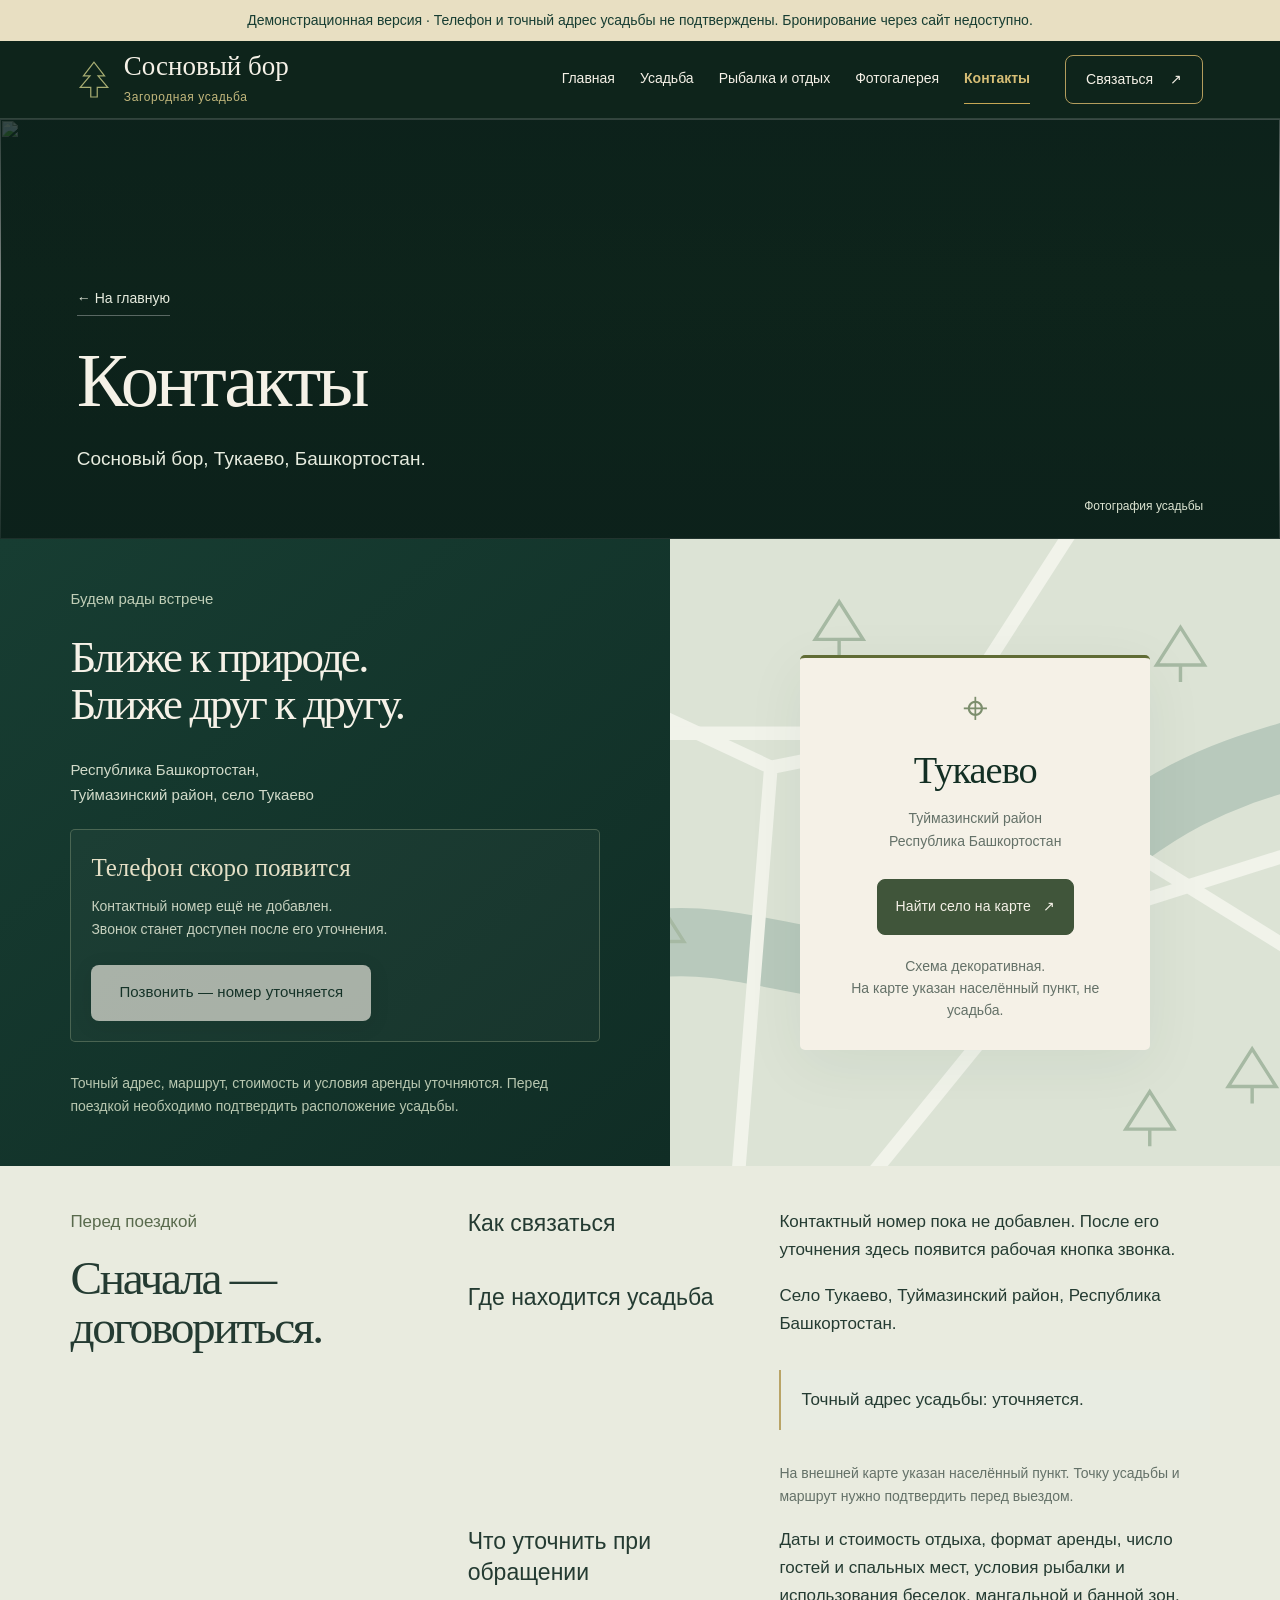
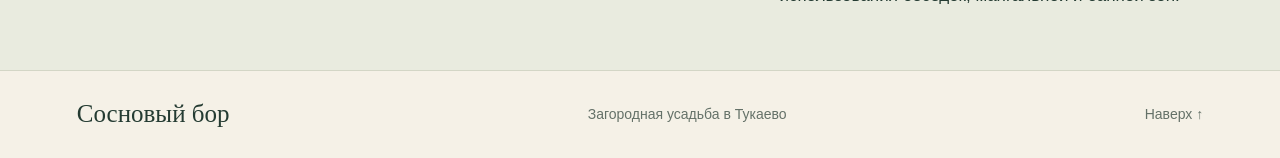
==== contacts.html @ 8719b982 "Add files via upload" ====
<!doctype html>
<html lang="ru"><head>
  <meta charset="utf-8"><meta name="viewport" content="width=device-width, initial-scale=1"><meta name="theme-color" content="#173d32">
  <title>Демонстрационная версия — Контакты и расположение | Сосновый бор</title><meta name="description" content="Усадьба «Сосновый бор» в селе Тукаево, Туймазинский район, Башкортостан. Расположение и информация для планирования поездки.">
  <meta property="og:title" content="Контакты и расположение | Сосновый бор"><meta property="og:description" content="Усадьба «Сосновый бор» в селе Тукаево, Туймазинский район, Башкортостан. Расположение и информация для планирования поездки."><meta property="og:type" content="website"><meta property="og:locale" content="ru_RU">
  <link rel="icon" type="image/svg+xml" href="assets/favicon.svg"><meta name="robots" content="noindex, nofollow"><link rel="stylesheet" href="styles.css">
  <script src="assets/photos.js" defer></script><script src="app.js" defer></script>
</head><body class="inner-page contacts-page" id="top">
<div class="demo-banner" role="note">Демонстрационная версия · Телефон и точный адрес усадьбы не подтверждены. Бронирование через сайт недоступно.</div>
  <a class="skip-link" href="#main">Перейти к содержимому</a>
  <header class="header">
    <a class="brand" href="index.html" aria-label="Сосновый бор — на главную"><svg class="pine" viewBox="0 0 42 48" fill="none" aria-hidden="true"><path d="M21 2 8 19h8L4 33h13v12h8V33h13L26 19h8L21 2Z" stroke="currentColor" stroke-width="1.5"/></svg><span>Сосновый бор<small>Загородная усадьба</small></span></a>
    <button class="menu-toggle" aria-expanded="false" aria-controls="navigation">Меню <span aria-hidden="true">☰</span></button>
    <nav id="navigation" aria-label="Основная навигация"><a href="index.html">Главная</a><a href="usadba.html">Усадьба</a><a href="otdyh.html">Рыбалка и отдых</a><a href="gallery.html">Фотогалерея</a><a href="contacts.html" aria-current="page">Контакты</a></nav>
    <a class="header-contact" href="contacts.html#contacts">Связаться <span aria-hidden="true">↗</span></a>
  </header>
  <main id="main"><section class="page-cover cover-contacts" aria-labelledby="page-title"><div class="cover-photo" aria-hidden="true"><img src="assets/images/veranda-960.webp" srcset="assets/images/veranda-480.webp 480w, assets/images/veranda-960.webp 960w" sizes="100vw" width="960" height="1280" alt="" fetchpriority="high"></div><div class="cover-copy"><a class="back-home" href="index.html">← На главную</a><h1 id="page-title">Контакты</h1><p>Сосновый бор, Тукаево, Башкортостан.</p></div><span class="cover-hint">Фотография усадьбы</span></section>
<section class="contacts" id="contacts" aria-labelledby="contacts-title"><div class="contact-copy"><p class="section-label">Будем рады встрече</p><h2 id="contacts-title">Ближе к природе.<br>Ближе друг к другу.</h2><address>Республика Башкортостан,<br>Туймазинский район, село Тукаево</address><div class="phone-placeholder"><span>Телефон скоро появится</span><p>Контактный номер ещё не добавлен.<br>Звонок станет доступен после его уточнения.</p><button class="button button-light" type="button" disabled>Позвонить — номер уточняется</button></div><p class="small contact-note">Точный адрес, маршрут, стоимость и условия аренды уточняются. Перед поездкой необходимо подтвердить расположение усадьбы.</p></div><div class="location-panel"><svg viewBox="0 0 500 400" aria-hidden="true"><path class="map-water" d="M-30 300C100 180 170 340 300 220S460 190 550 40"/><g class="map-road"><path d="M-20 80 130 150 230 130 520 310M130 150 110 400M230 130 320-10M230 130 310 240 500 180"/><path d="M30 0 70 130 230 130M180 400 310 240"/></g><g class="map-tree"><path d="m65 230-14 22h28ZM65 252v10M370 68l-14 22h28ZM370 90v10M412 315l-14 22h28ZM412 337v10M170 53l-14 22h28ZM170 75v10M352 340l-14 22h28ZM352 362v10"/></g></svg><div class="location-card"><span class="map-pin" aria-hidden="true">⌖</span><h3>Тукаево</h3><p>Туймазинский район<br>Республика Башкортостан</p><a class="button button-outline" href="https://yandex.ru/maps/?text=%D0%A2%D1%83%D0%BA%D0%B0%D0%B5%D0%B2%D0%BE%20%D0%A2%D1%83%D0%B9%D0%BC%D0%B0%D0%B7%D0%B8%D0%BD%D1%81%D0%BA%D0%B8%D0%B9%20%D1%80%D0%B0%D0%B9%D0%BE%D0%BD" target="_blank" rel="noopener noreferrer">Найти село на карте <span aria-hidden="true">↗</span></a><small>Схема декоративная.<br>На карте указан населённый пункт, не усадьба.</small></div></div></section>
<section class="contact-details section" aria-labelledby="trip-title"><div><p class="section-label">Перед поездкой</p><h2 id="trip-title">Сначала —<br>договориться.</h2></div><div><h3>Как связаться</h3><p>Контактный номер пока не добавлен. После его уточнения здесь появится рабочая кнопка звонка.</p><h3>Где находится усадьба</h3><p>Село Тукаево, Туймазинский район, Республика Башкортостан.</p><p class="address-placeholder">Точный адрес усадьбы: уточняется.</p><p class="small muted">На внешней карте указан населённый пункт. Точку усадьбы и маршрут нужно подтвердить перед выездом.</p><h3>Что уточнить при обращении</h3><p>Даты и стоимость отдыха, формат аренды, число гостей и спальных мест, условия рыбалки и использования беседок, мангальной и банной зон.</p></div></section></main>
  <footer class="footer"><a href="index.html" class="footer-name">Сосновый бор</a><p>Загородная усадьба в Тукаево</p><a href="#top">Наверх ↑</a></footer>
</body></html>
---- styles.css ----
:root{--pine:#173d32;--deep:#102d25;--milk:#f5f3ec;--white:#fffef9;--wood:#a78a61;--ink:#243b32;--muted:#647168;--line:#d6d9cd;--ease:cubic-bezier(.4,0,.2,1)}
*{box-sizing:border-box}html{scroll-behavior:smooth;scroll-padding-top:100px}body{margin:0;background:var(--milk);color:var(--ink);font-family:"Segoe UI",Arial,sans-serif;font-size:16px;line-height:1.65}body.modal-open{overflow:hidden}a{color:inherit;text-decoration:none}button{font:inherit;cursor:pointer}button:disabled{cursor:not-allowed;opacity:.65}img{display:block;max-width:100%;object-fit:cover}figure,p,h1,h2,h3{margin:0}figure{min-width:0}h1,h2,h3,.footer-name{font-family:Georgia,"Times New Roman",serif;font-weight:400;line-height:1.05}h2{font-size:clamp(40px,4.7vw,72px);letter-spacing:-2.3px}h3{font-size:clamp(30px,3vw,46px);letter-spacing:-1px}p{max-width:65ch}p+p{margin-top:20px}button,a{-webkit-tap-highlight-color:transparent}button:focus-visible,a:focus-visible{outline:3px solid var(--wood);outline-offset:6px}::selection{background:#d6c6a7;color:var(--deep)}[hidden]{display:none!important}.skip-link{position:fixed;top:-100px;left:15px;background:var(--white);padding:12px;z-index:100}.skip-link:focus{top:12px}.section{padding:110px max(6vw,24px)}.section-label{font-size:14px;margin-bottom:28px;color:var(--muted)}.small{font-size:13px;line-height:1.65}.muted{color:var(--muted)}figcaption{font-size:12px;color:var(--muted);margin-top:12px}.button{display:inline-flex;align-items:center;justify-content:center;gap:28px;min-height:54px;padding:13px 25px;border:1px solid transparent;font-size:14px;font-weight:500;transition:background .25s var(--ease),color .25s var(--ease)}.button-light{background:var(--milk);color:var(--pine)}.button-light:hover:not(:disabled){background:#dcdacb}.button-outline{border-color:#9fa89a;color:var(--pine);background:transparent}.button-outline:hover{background:var(--pine);color:var(--milk)}.text-link{display:inline-flex;gap:28px;border-bottom:1px solid #8c9b88;padding:10px 0;font-size:14px}.header{height:100px;padding:0 4vw;display:flex;align-items:center;gap:35px;background:var(--milk);position:relative;z-index:5}.brand{display:flex;align-items:center;gap:13px;white-space:nowrap;line-height:1.15;font-family:Georgia,serif;font-size:24px}.pine{width:34px;height:44px}.brand small{display:block;font:11px/1.7 "Segoe UI",sans-serif;letter-spacing:.6px;margin-top:5px;color:var(--muted)}nav{display:flex;gap:25px;align-items:center;margin-left:auto}nav a,.header-contact{font-size:13px;white-space:nowrap}nav a{padding:12px 0;border-bottom:1px solid transparent}nav a:hover{border-color:var(--pine)}.header-contact{border:1px solid #acb5a7;padding:10px 17px;display:flex;gap:17px}.menu-toggle{display:none}.hero{position:relative;min-height:720px;height:calc(100svh - 100px);max-height:1050px;background:var(--pine);color:var(--milk);isolation:isolate;overflow:hidden}.hero-photo{position:absolute;left:43%;right:0;top:0;bottom:0;z-index:-1}.hero-photo img{width:100%;height:100%;object-position:center 53%}.hero-photo:after{content:"";position:absolute;inset:0;background:linear-gradient(90deg,rgba(23,61,50,.36),transparent 45%,rgba(0,0,0,.1))}.hero-copy{padding:65px 0 150px 6vw;position:relative;width:60%}.location{font-size:13px;color:#d7dfcc;display:flex;align-items:center;gap:10px}.location span{font-size:23px}.hero h1{font-size:clamp(78px,9.7vw,155px);letter-spacing:-5px;margin:30px 0 32px;line-height:.91;text-shadow:0 2px 24px #173d3220}.hero-intro{font-size:18px;line-height:1.6;margin-bottom:30px}.phone-note{font-size:11px;color:#d2dacb;margin-top:9px}.hero-bottom{position:absolute;left:6vw;bottom:35px;right:62%;display:flex;justify-content:space-between;gap:20px;font-size:11px;line-height:1.6;color:#d5ddce}.hero-bottom a{align-self:end;white-space:nowrap}.hero-bottom a span{margin-left:12px;font-size:18px}.photo-caption{position:absolute;right:30px;bottom:30px;font-size:11px;text-shadow:0 1px 8px #000}.hero-copy{animation:hero-entry .8s var(--ease) both}@keyframes hero-entry{from{opacity:0;transform:translateY(16px)}to{opacity:1;transform:translateY(0)}}
.about{display:grid;grid-template-columns:1fr 1fr;gap:65px 9vw}.about-copy{padding-top:45px}.lead{font-size:23px;line-height:1.55;margin-bottom:23px}.about-copy>p:not(.lead){font-size:15px}.facts{display:flex;justify-content:space-between;gap:20px;margin:42px 0 22px;padding:24px 0;border-top:1px solid var(--line);border-bottom:1px solid var(--line)}.facts div{display:flex;flex-direction:column}.facts strong{font:44px/1.2 Georgia,serif;font-weight:400;white-space:nowrap}.facts strong span{font-size:25px}.facts div>span{font-size:12px;color:var(--muted);margin-top:7px}.about-photo img{width:100%;height:560px;object-position:center 40%}.about-detail{padding:75px 0 0 25px}.about-detail img{width:75%;height:340px}.about-detail p{font-family:Georgia,serif;font-size:23px;line-height:1.5;margin-top:30px}.outdoors{background:#e8ece2}.outdoors-heading{text-align:center;padding-bottom:70px}.outdoors-heading .section-label{margin-bottom:20px}.outdoors-heading p:last-child{margin:25px auto 0;color:var(--muted)}.water-layout{display:grid;grid-template-columns:57% 43%;align-items:center}.water-photo img{width:100%;height:660px;object-position:center 50%}.water-copy{padding:50px 15%}.line-art{font-family:Georgia,serif;font-size:80px;line-height:1;color:var(--wood);display:block;margin-bottom:22px}.water-copy h3{margin-bottom:25px}.water-copy p{font-size:15px}.water-copy .small{font-size:12px}.water-copy .text-link{margin-top:24px}.gazebo-layout{display:grid;grid-template-columns:1fr 1.1fr;gap:10vw;align-items:center}.gazebo-layout h3{margin-bottom:28px}.gazebo-layout p{font-size:15px}.gazebo-layout p.small{font-size:12px;margin-top:20px}.gazebo-layout img{width:100%;height:470px;object-position:center 48%}.comfort{background:var(--pine);color:var(--milk);display:grid;grid-template-columns:1.1fr 1fr;gap:70px 10vw}.comfort .section-label,.comfort figcaption{color:#becdbb}.comfort-heading>p:last-child{margin-top:28px;color:#d4ddcf;font-size:15px;max-width:42ch}.amenities>div{padding:22px 0;border-bottom:1px solid #ffffff30}.amenities>div:first-child{padding-top:0}.amenities h3{font-family:"Segoe UI",sans-serif;font-size:18px;line-height:1.5;letter-spacing:0}.amenities p{color:#c2d0bc;font-size:14px;margin-top:7px}.comfort-photos{grid-column:1/-1;display:grid;grid-template-columns:1fr 1fr 1fr;gap:25px}.comfort-photos img{width:100%;height:370px}.comfort-photos figure:nth-child(2){padding-top:50px}.comfort-photos figure:nth-child(2) img{height:320px}.gallery-heading{display:flex;justify-content:space-between;gap:35px;align-items:end}.gallery-heading>p{font-size:14px;color:var(--muted);padding-bottom:5px}.filters{display:flex;flex-wrap:wrap;gap:10px;margin-top:45px}.filters button{background:transparent;color:var(--pine);border:1px solid #bac3b4;padding:11px 18px;min-height:46px;font-size:13px;border-radius:25px}.filters button[aria-pressed=true]{background:var(--pine);color:var(--milk);border-color:var(--pine)}.filters button:hover{border-color:var(--pine)}.gallery-status{margin:20px 0}.gallery-grid{display:grid;grid-template-columns:repeat(3,1fr);gap:26px}.gallery-item{border:0;padding:0;text-align:left;background:transparent;color:var(--ink);position:relative}.gallery-item img{width:100%;height:340px;transition:filter .35s var(--ease)}.gallery-item:hover img{filter:brightness(.85)}.gallery-item .zoom{position:absolute;top:14px;right:14px;width:34px;height:34px;display:grid;place-items:center;background:var(--milk);border-radius:50%;font-size:20px}.gallery-item .gallery-caption{display:block;font-size:12px;line-height:1.5;padding-top:10px}.show-more{display:flex;margin:40px auto 0}.contacts{display:grid;grid-template-columns:1fr 1fr;background:var(--deep);color:var(--milk)}.contact-copy{padding:85px 6vw}.contact-copy h2{font-size:clamp(37px,3.7vw,58px)}.contacts .section-label{color:#c0ceb7}.contact-copy address{font-style:normal;margin-top:30px;font-size:15px;color:#d2dbca}.phone-placeholder{padding-top:30px;margin-top:30px;border-top:1px solid #ffffff30}.phone-placeholder>span{font:25px/1.4 Georgia,serif}.phone-placeholder p{font-size:13px;color:#c7d1bf;margin:10px 0 23px}.contact-note{color:#b8c7b0;margin-top:30px!important}.location-panel{position:relative;display:grid;place-items:center;overflow:hidden;background:#dce3d5;padding:45px}.location-panel>svg{position:absolute;width:140%;height:140%;opacity:.6}.map-water{fill:none;stroke:#a1b9ad;stroke-width:40}.map-road{fill:none;stroke:#fffef9;stroke-width:8}.map-tree{stroke:#839e82;stroke-width:2;fill:none}.location-card{position:relative;text-align:center;background:var(--milk);color:var(--pine);padding:35px;max-width:360px;box-shadow:0 15px 60px #173d3210}.map-pin{display:block;font-size:44px;line-height:1;margin-bottom:20px;color:#7c8e6d}.location-card p{margin:17px 0 25px;font-size:14px;color:var(--muted)}.location-card .button{font-size:12px;padding:12px 18px;gap:14px}.location-card small{display:block;font-size:11px;color:var(--muted);margin-top:20px;line-height:1.6}.footer{padding:30px 6vw;display:flex;align-items:center;justify-content:space-between;gap:20px}.footer-name{font-size:25px}.footer p,.footer>a:last-child{font-size:12px;color:var(--muted)}
.lightbox{border:0;margin:0;padding:70px 80px 55px;width:100%;max-width:none;height:100%;height:100dvh;max-height:none;background:#0d1b16;color:var(--milk);overflow:hidden}.lightbox[open]{display:flex;align-items:center;justify-content:center;animation:dialog-entry .35s var(--ease)}.lightbox::backdrop{background:#0d1b16}.lightbox-toolbar{position:absolute;top:15px;left:25px;right:25px;display:flex;gap:10px;align-items:center}.lightbox-toolbar p{font-size:13px;margin-right:auto}.lightbox button{border:1px solid #ffffff50;color:var(--milk);background:#ffffff08;width:46px;height:46px;display:grid;place-items:center;font-size:25px;border-radius:50%}.lightbox figure{height:100%;display:flex;flex-direction:column;align-items:center;justify-content:center;width:100%}.lightbox figure img{height:calc(100% - 45px);width:100%;object-fit:contain;min-height:0}.lightbox figcaption{color:#e1e7d9;text-align:center;font-size:13px;max-width:70ch;min-height:22px;margin-top:16px}.photo-prev,.photo-next{position:absolute;top:calc(50% - 23px)}.photo-prev{left:20px}.photo-next{right:20px}.lightbox-help{position:absolute;bottom:12px;left:0;right:0;text-align:center;max-width:none;font-size:11px;color:#b3c0aa}@keyframes dialog-entry{from{opacity:0;transform:scale(.985)}to{opacity:1;transform:scale(1)}}
@media(min-width:1600px){.section{padding-left:max(6vw,calc((100vw - 1420px)/2));padding-right:max(6vw,calc((100vw - 1420px)/2))}}@media(max-width:1150px){.header{gap:20px;padding:0 3vw}.brand{font-size:21px}nav{gap:16px}nav a{font-size:12px}.header-contact{display:none}.hero-copy{padding-top:65px}.hero-bottom{right:59%}.hero-bottom>span{display:none}.about{gap:50px 6vw}.facts strong{font-size:36px}.water-copy{padding:35px 12%}.comfort{gap:55px 6vw}.comfort-photos img{height:310px}.comfort-photos figure:nth-child(2) img{height:260px}.gallery-item img{height:290px}.contact-copy{padding:65px 5vw}.location-panel{padding:25px}}
@media(max-width:700px){html{scroll-padding-top:20px}.section{padding:70px 23px}h2{letter-spacing:-1.5px}h3{letter-spacing:-.8px}.header{height:82px;padding:0 21px;justify-content:space-between}.brand{font-size:22px}.brand small{font-size:10px}.pine{width:28px;height:36px}.menu-toggle{display:flex;align-items:center;gap:12px;padding:10px 0 10px 10px;border:0;background:transparent;font-size:13px;color:var(--pine)}.menu-toggle span{font-size:21px}nav{display:none;position:absolute;top:82px;left:0;right:0;background:var(--milk);padding:20px 24px 30px;box-shadow:0 15px 20px #102d2515}nav.is-open{display:flex;flex-direction:column;align-items:stretch;gap:0}nav a{font-size:16px;padding:12px;border-bottom:1px solid var(--line)}.hero{height:auto;min-height:760px;max-height:none}.hero-photo{left:0;top:0;bottom:0;opacity:.64}.hero-photo img{object-position:center 57%}.hero-photo:after{background:linear-gradient(90deg,#102d25a6,transparent),linear-gradient(0deg,#102d25b3,transparent 65%)}.hero-copy{padding:44px 23px 150px;width:100%}.hero h1{font-size:clamp(78px,19vw,120px);letter-spacing:-3px;margin-top:55px;margin-bottom:30px}.hero-intro{font-size:17px}.hero-bottom{left:23px;bottom:30px;right:auto}.hero-bottom>span{display:block}.hero-bottom a{margin-left:15px}.photo-caption{right:23px;bottom:85px;font-size:10px}.hero .location{font-size:12px}.hero .button{min-width:245px}.about{grid-template-columns:1fr;gap:32px}.about-copy{padding:0}.lead{font-size:21px}.facts{margin-top:30px}.facts strong{font-size:37px}.about-photo img{height:450px}.about-detail{display:grid;grid-template-columns:1fr 1fr;gap:22px;padding:0;align-items:center}.about-detail img{width:100%;height:235px}.about-detail p{font-size:19px;margin:0}.outdoors-heading{padding-bottom:40px}.outdoors-heading p:last-child{font-size:14px}.water-layout{grid-template-columns:1fr}.water-photo img{height:440px}.water-copy{padding:40px 24px 15px}.water-copy .line-art{margin-bottom:15px;font-size:65px}.water-copy h3{font-size:37px}.gazebo-layout{grid-template-columns:1fr;gap:30px}.gazebo-layout img{height:400px}.comfort{grid-template-columns:1fr;gap:40px}.comfort-heading>p:last-child{margin-top:22px}.amenities>div{padding:17px 0}.comfort-photos{gap:12px;grid-template-columns:1fr 1fr}.comfort-photos img{height:230px}.comfort-photos figure:nth-child(2){padding-top:25px}.comfort-photos figure:nth-child(2) img{height:205px}.comfort-photos figure:last-child{grid-column:1/-1}.comfort-photos figure:last-child img{height:280px;object-position:center 55%}.comfort figcaption{font-size:11px}.gallery-heading{display:block}.gallery-heading>p{margin-top:23px}.filters{margin-top:30px;gap:8px}.filters button{font-size:12px;padding:10px 13px}.gallery-grid{grid-template-columns:1fr 1fr;gap:22px 12px}.gallery-item img{height:240px}.gallery-item .gallery-caption{font-size:11px}.gallery-item .zoom{width:28px;height:28px;top:9px;right:9px}.contacts{grid-template-columns:1fr}.contact-copy{padding:65px 23px}.contact-copy h2{font-size:41px}.location-panel{min-height:470px;padding:30px 23px}.footer{padding:28px 23px;flex-wrap:wrap}.footer p{order:3;width:100%}.footer-name{font-size:23px}.lightbox{padding:70px 12px 80px}.lightbox figure img{height:calc(100% - 60px)}.lightbox figcaption{padding:0 8px;font-size:12px}.photo-prev,.photo-next{top:auto;bottom:30px}.photo-prev{left:23px}.photo-next{right:23px}.lightbox-help{bottom:8px;font-size:9px}.lightbox-toolbar{left:17px;right:17px}.lightbox button{width:44px;height:44px}}
@media(max-width:380px){.hero-bottom{font-size:10px}.gallery-item img{height:200px}.facts strong{font-size:31px}.facts div>span{font-size:11px}.about-detail p{font-size:17px}.button{padding:12px 18px;gap:16px}.phone-placeholder .button{font-size:12px}.location-card{padding:28px 20px}.hero{min-height:720px}}
@media(prefers-reduced-motion:reduce){html{scroll-behavior:auto}*,*:before,*:after{animation:none!important;transition:none!important}}

/* A full-bleed arrival, followed by a quieter photographic rhythm. */
.section{padding-top:82px;padding-bottom:82px}
.header{position:absolute;top:0;left:0;right:0;height:104px;background:transparent;color:var(--milk);border-bottom:1px solid #ffffff25;z-index:5}
.brand small{color:#e0e7da;font-size:12px}
nav a,.header-contact{font-size:14px}
nav a:hover{border-color:#e0e7da}
.header-contact{border-color:#ffffff70;padding:12px 20px}
.header-contact:hover{background:#ffffff18}
.hero{height:100svh;min-height:740px;max-height:1100px;display:grid;align-items:center}
.hero-photo{inset:0;z-index:0;opacity:1;pointer-events:none}
.hero-photo img{object-position:50% 70%}
.hero-photo:after{pointer-events:none;background:linear-gradient(180deg,#0c211bc4 0%,#0c211b20 35%,#0c211b60 64%,#0c211bda 100%),linear-gradient(90deg,#0c211b55,#0c211b08 70%)}
.hero-copy{z-index:1;width:100%;padding:140px 5vw 150px;text-align:center;pointer-events:none;animation:none}
.hero-copy a{pointer-events:auto}
.hero .location{justify-content:center;font-size:14px;color:#f1f2e8;margin-inline:auto}
.hero h1{font-size:clamp(76px,9.8vw,164px);line-height:1.05;letter-spacing:-.055em;margin:28px 0 23px;text-shadow:0 4px 35px #071b1640}
.hero-intro{font-size:clamp(17px,1.5vw,22px);line-height:1.6;margin:0 auto 32px;color:#f0f2e7;max-width:48ch;text-shadow:0 2px 12px #0007}
.hero .button{min-width:205px}
.hero-copy>*{animation:cinema-entry .6s var(--ease) both}
.hero-copy h1{animation-delay:.08s}.hero-copy .hero-intro{animation-delay:.16s}.hero-copy .button{animation-delay:.24s}
.hero-bottom{z-index:1;left:5vw;right:5vw;bottom:35px;align-items:end;justify-content:space-between;pointer-events:none;font-size:14px;color:#ecf0e5}
.hero-bottom>span{display:block}.hero-bottom a{pointer-events:auto;margin:0}
.photo-caption{z-index:1;right:5vw;bottom:88px;pointer-events:none;font-size:12px;color:#e7eddf}
.button{min-height:56px;padding:14px 27px;font-size:15px;border-radius:3px;letter-spacing:.1px;transition:background .22s var(--ease),color .22s var(--ease),transform .22s var(--ease),box-shadow .22s var(--ease)}
.button:hover:not(:disabled){transform:translateY(-2px);box-shadow:0 6px 20px #102d2518}
.button:active:not(:disabled){transform:translateY(0)}
.button-light{box-shadow:0 4px 20px #071b161a}
.button-outline{border-color:#8d9d88;background:#ffffff24}
.section-label{font-size:15px;margin-bottom:22px}
.small,.water-copy .small,.gazebo-layout p.small{font-size:14px}
figcaption,.facts div>span,.gallery-item .gallery-caption{font-size:14px}
.about-copy{padding-top:20px}.about{gap:44px 8vw}
.about-copy>p:not(.lead),.water-copy p,.gazebo-layout p,.comfort-heading>p:last-child{font-size:17px}
.about-copy>p.small{font-size:14px}
.facts{margin-top:30px;padding:20px 0}
.about-photo img{height:490px}
.about-detail{padding-top:35px}
.about-detail .photo-trigger{width:80%}
.about-detail .photo-trigger img{width:100%;height:320px}
.about-detail p{margin-top:24px}
.outdoors-heading{padding-bottom:44px}
.water-photo img{height:570px}
.water-copy{padding:34px 12%}
.line-art{font-size:64px;margin-bottom:16px}
.gazebo-layout{gap:8vw}
.gazebo-layout img{height:440px}
.comfort{gap:45px 8vw}
.amenities p{font-size:16px}
.comfort-photos{gap:22px}
.comfort-photos figure:nth-child(2){padding-top:28px}
.comfort-photos figure:nth-child(2) img{height:342px}
.comfort-photos img{height:370px}
.gallery-heading>p{font-size:16px}
.filters{margin-top:32px;gap:10px}
.filters button{font-size:14px;transition:background .2s var(--ease),color .2s var(--ease),border-color .2s var(--ease)}
.gallery-grid{grid-template-columns:repeat(12,minmax(0,1fr));grid-auto-rows:235px;gap:24px}
.gallery-item{display:flex;flex-direction:column;min-width:0;min-height:0;grid-column:span 4;align-self:stretch}
.gallery-item:nth-child(6n+1){grid-column:span 7;grid-row:span 2}
.gallery-item:nth-child(6n+2),.gallery-item:nth-child(6n+3){grid-column:span 5}
.photo-frame{position:relative;display:block;width:100%;flex:1;min-height:0;overflow:hidden;border-radius:3px}
.gallery-item img{height:100%;width:100%;transition:transform .5s var(--ease),filter .35s var(--ease)}
.gallery-item .gallery-caption{padding-top:10px;min-height:34px;line-height:1.45;display:-webkit-box;-webkit-line-clamp:2;-webkit-box-orient:vertical;overflow:hidden}
.gallery-item .zoom{background:#f5f3eceb;transition:background .2s var(--ease);top:14px;right:14px;width:38px;height:38px}
.photo-trigger{display:block;position:relative;padding:0;margin:0;width:100%;border:0;background:transparent;color:var(--milk);overflow:hidden;border-radius:3px;text-align:left;cursor:zoom-in}
.photo-trigger img{transition:transform .5s var(--ease),filter .35s var(--ease)}
.photo-trigger:after{content:'⛶';position:absolute;right:14px;bottom:14px;display:grid;place-items:center;width:38px;height:38px;background:#173d32c9;border:1px solid #ffffff60;border-radius:50%;font-size:22px;pointer-events:none}
@media(hover:hover){.photo-trigger:hover img,.gallery-item:hover img{transform:scale(1.035);filter:brightness(.94)}}
.photo-trigger:focus-visible{outline-offset:4px}
.phone-placeholder p,.contact-note,.location-card small{font-size:14px}
.location-card .button{font-size:14px;gap:12px}
.footer p,.footer>a:last-child{font-size:14px}
.lightbox{padding-top:76px;padding-bottom:64px}
.lightbox figure img{transition:opacity .15s var(--ease);touch-action:pan-y pinch-zoom}
.lightbox figure img.is-loading{opacity:.35}
.lightbox figcaption{font-size:15px}
.lightbox-help{font-size:13px;bottom:16px}
.lightbox-toolbar p{font-size:15px}
.about,.outdoors-heading,.water-layout,.gazebo-layout,.comfort-heading,.amenities,.comfort-photos,.gallery-heading,.contacts{transition:opacity .42s var(--ease),transform .42s var(--ease)}
.reveal-pending{opacity:0;transform:translateY(14px)}
.reveal-pending h2,.reveal-pending h3{transform:translateY(5px)}
h2,h3{transition:transform .42s var(--ease)}
@keyframes cinema-entry{from{opacity:0;transform:translateY(12px)}to{opacity:1;transform:translateY(0)}}
@media(min-width:701px) and (max-width:1150px){.header{padding:0 3vw;gap:16px}.brand{font-size:22px}nav{gap:14px}nav a{font-size:13px}.gallery-grid{grid-auto-rows:210px}.gallery-item .gallery-caption{font-size:13px}.comfort-photos img{height:300px}.comfort-photos figure:nth-child(2) img{height:272px}}
@media(max-width:700px){
  .section{padding:58px 23px}
  .header{height:82px;padding:0 23px}.brand small{font-size:11px}.menu-toggle{color:var(--milk);font-size:14px}
  nav{color:var(--pine);border-bottom:1px solid var(--line)}nav a{font-size:16px}
  .hero{min-height:690px;max-height:1000px;height:100svh}
  .hero-photo img{object-position:50% 63%}
  .hero-photo:after{background:linear-gradient(180deg,#0c211bba,#0c211b35 30%,#0c211b55 55%,#0c211bd9)}
  .hero-copy{padding:120px 23px 145px}
  .hero h1{font-size:clamp(64px,16vw,104px);letter-spacing:-.05em;max-width:9ch;margin:22px auto 24px;line-height:.99}
  .hero .location{font-size:13px}.hero-intro{font-size:17px;max-width:30ch;margin-bottom:27px}.hero-intro br{display:none}
  .hero .button{min-width:200px}.hero-bottom{left:23px;right:23px;bottom:26px;font-size:12px}.hero-bottom a{margin:0}
  .photo-caption{left:23px;right:23px;bottom:86px;font-size:11px;text-align:left}
  .about{gap:28px}.about-copy{padding:0}.about-photo img{height:400px}
  .about-detail{padding:0;gap:20px}.about-detail .photo-trigger{width:100%}.about-detail .photo-trigger img{height:220px}.about-detail p{margin:0;font-size:19px}
  .facts div>span{font-size:13px}.about-copy>p:not(.lead),.water-copy p,.gazebo-layout p,.comfort-heading>p:last-child{font-size:16px}
  .about-copy>p.small,.water-copy .small,.gazebo-layout p.small{font-size:14px}
  .water-photo img{height:400px}.water-copy{padding:30px 23px 0}.water-copy .line-art{font-size:55px}.water-copy h3{font-size:36px}
  .gazebo-layout{gap:26px}.gazebo-layout img{height:365px}
  .comfort{gap:32px}.comfort-photos{gap:16px 12px}.comfort-photos img{height:220px}.comfort-photos figure:nth-child(2){padding-top:24px}.comfort-photos figure:nth-child(2) img{height:196px}.comfort-photos figure:last-child img{height:260px}
  .comfort figcaption{font-size:13px}
  .gallery-heading>p{font-size:16px;margin-top:18px}.filters{margin-top:25px;gap:8px}.filters button{font-size:13px;padding:10px 13px}
  .gallery-grid{grid-template-columns:repeat(2,minmax(0,1fr));grid-auto-rows:250px;gap:20px 12px}
  .gallery-item,.gallery-item:nth-child(6n+2),.gallery-item:nth-child(6n+3){grid-column:span 1;grid-row:span 1}
  .gallery-item:nth-child(6n+1){grid-column:span 2;grid-row:span 1}
  .gallery-item img{height:100%}.gallery-item .gallery-caption{font-size:13px;line-height:1.45;min-height:48px}
  .gallery-item .zoom{width:32px;height:32px;right:10px;top:10px}
  .contact-copy{padding:58px 23px}.phone-placeholder .button{font-size:13px}.location-card small{font-size:13px}
  .lightbox{padding:74px 12px 85px}.lightbox figure img{height:calc(100% - 68px)}.lightbox figcaption{font-size:14px}.lightbox-help{font-size:11px;bottom:9px}.photo-prev,.photo-next{bottom:35px}
}
@media(max-width:360px){.hero h1{font-size:62px}.hero-bottom{font-size:11px}.hero-intro{font-size:16px}.gallery-grid{grid-auto-rows:225px}.facts div>span{font-size:12px}.brand{font-size:20px}}
@media(prefers-reduced-motion:reduce){html{scroll-behavior:auto}*,*:before,*:after{animation:none!important;transition:none!important}.reveal-pending{opacity:1;transform:none}.reveal-pending h2,.reveal-pending h3{transform:none}}

/* Shared multi-page navigation and photographic covers. */
nav a[aria-current="page"]{border-bottom-color:currentColor;font-weight:600}
.page-cover{position:relative;isolation:isolate;display:flex;align-items:end;min-height:540px;height:66svh;max-height:700px;background:var(--deep);color:var(--milk);overflow:hidden}
.cover-photo{position:absolute;inset:0;z-index:-1;pointer-events:none;cursor:default}
.cover-photo img{width:100%;height:100%;border-radius:0}
.cover-photo img{object-position:50% 64%}
.cover-photo:after{content:"";position:absolute;inset:0;pointer-events:none;background:linear-gradient(180deg,#0c211bba,transparent 38%,#0c211bd9),linear-gradient(90deg,#0c211b60,transparent)}
.cover-house .cover-photo img{object-position:50% 68%}
.cover-water .cover-photo img{object-position:50% 60%}
.cover-gallery .cover-photo img{object-position:50% 40%}
.cover-contacts .cover-photo img{object-position:50% 55%}
.cover-copy{width:100%;padding:140px 6vw 76px;pointer-events:none}
.cover-copy a{pointer-events:auto}
.back-home{display:inline-block;font-size:14px;margin-bottom:25px;color:#e7ecdf;border-bottom:1px solid #ffffff50;padding-bottom:5px}
.back-home:hover{border-color:var(--milk)}
.cover-copy h1{font-size:clamp(58px,7.4vw,112px);letter-spacing:-.045em;margin-bottom:22px;animation:cinema-entry .6s var(--ease) both}
.cover-copy>p{font-size:19px;line-height:1.6;color:#e7ecdf;animation:cinema-entry .6s .1s var(--ease) both}
.cover-hint{position:absolute;right:6vw;bottom:22px;pointer-events:none;font-size:12px;color:#dbe3d1}
.destinations{background:#e8ece2}
.destinations-heading{margin-bottom:42px}
.destination-grid{display:grid;grid-template-columns:repeat(3,minmax(0,1fr));gap:28px;align-items:start}
.destination-card{min-width:0}
.destination-card:nth-child(2){padding-top:44px}
.destination-card img{width:100%;height:345px}
.destination-card>div{padding-top:23px}
.destination-card h3{font-size:clamp(28px,2.7vw,41px);line-height:1.2;letter-spacing:-1px}
.destination-card h3 a{display:flex;justify-content:space-between;gap:12px;align-items:baseline}
.destination-card h3 span{font:24px/1 "Segoe UI",sans-serif;transition:transform .2s var(--ease)}
.destination-card h3 a:hover span{transform:translate(3px,-3px)}
.destination-card p{margin-top:13px;font-size:16px;color:var(--muted)}
.contact-invitation{display:grid;grid-template-columns:1.15fr 1fr;gap:9vw;align-items:center;background:var(--pine);color:var(--milk)}
.contact-invitation .section-label{color:#c5d2bd}
.contact-invitation h2{font-size:clamp(40px,4.6vw,70px)}
.contact-invitation p:not(.section-label){margin-top:25px;color:#d7e0cf}
.invitation-action .lead{font-size:25px;margin:0!important;color:var(--milk)!important}
.invitation-action .button{margin-top:28px}
.stay-section{background:#e8ece2}
.stay-intro{display:grid;grid-template-columns:1fr 1fr;gap:8vw;align-items:start;margin-bottom:40px}
.stay-intro p{font-size:17px}.stay-intro p.small{font-size:14px}
.stay-photos{display:grid;grid-template-columns:repeat(3,minmax(0,1fr));gap:24px}
.stay-photos img{width:100%;height:365px}
.stay-photos figure:nth-child(2){padding-top:28px}
.stay-photos figure:nth-child(2) img{height:337px}
.editorial-row{display:grid;grid-template-columns:1fr 1fr;gap:9vw;align-items:center}
.editorial-row img{width:100%;height:520px}
.editorial-row h2{margin-bottom:28px}
.editorial-row p{font-size:17px}
.editorial-row p.small{font-size:14px}
.editorial-row .text-link{margin-top:24px}
.editorial-reverse{background:#e8ece2}
.editorial-reverse>figure{order:2}
.page-next{display:flex;align-items:center;justify-content:space-between;gap:40px;border-top:1px solid var(--line)}
.page-next h2{font-size:clamp(36px,4vw,60px)}
.page-next p:last-child{margin-top:18px;color:var(--muted)}
.page-next .button{flex-shrink:0}
.contact-details{display:grid;grid-template-columns:1fr 1fr;gap:9vw}
.contact-details h3{font-family:"Segoe UI",sans-serif;font-size:23px;letter-spacing:0;line-height:1.35;margin-bottom:15px}
.contact-details h3:not(:first-child){margin-top:32px}
.contact-details p{font-size:17px}.contact-details .small{font-size:14px}
.address-placeholder{padding:16px 20px;border-left:2px solid var(--wood);background:#e8ece2}
.destinations,.editorial-row,.stay-section,.contact-invitation,.page-next,.contact-details{transition:opacity .42s var(--ease),transform .42s var(--ease)}
@media(min-width:701px) and (max-width:1100px){.header{gap:15px}.brand{font-size:20px;gap:9px}.pine{width:28px}nav{gap:14px}nav a{font-size:13px}.destination-grid{gap:20px}.destination-card img{height:280px}.stay-photos img{height:290px}.stay-photos figure:nth-child(2) img{height:262px}.contact-invitation{gap:5vw}.invitation-action .lead{font-size:22px}}
@media(min-width:701px) and (max-width:850px){.header{padding:0 20px;gap:12px}.brand{font-size:18px}.brand small{font-size:10px}nav{gap:12px}nav a{font-size:12px}.pine{width:22px}.destination-card h3{font-size:27px}.page-next{gap:25px}.page-next .button{padding:12px 18px;font-size:14px}}
@media(max-width:700px){
  nav a[aria-current="page"]{background:#e8ece2;border-bottom-color:var(--pine)}
  .page-cover{min-height:460px;max-height:610px;height:63svh}
  .cover-copy{padding:120px 23px 68px}
  .cover-copy h1{font-size:clamp(50px,12vw,76px);margin-bottom:20px;max-width:12ch;line-height:1.04}
  .cover-copy>p{font-size:17px;max-width:30ch}
  .back-home{font-size:14px;margin-bottom:24px}
  .cover-hint{left:23px;right:23px;bottom:18px;font-size:11px}
  .cover-photo img{object-position:center 60%}
  .cover-house .cover-photo img{object-position:center 67%}
  .destinations-heading{margin-bottom:30px}
  .destination-grid{grid-template-columns:1fr;gap:35px}
  .destination-card:nth-child(2){padding:0}
  .destination-card img{height:330px}
  .destination-card h3{font-size:34px}
  .destination-card>div{padding-top:18px}
  .contact-invitation,.stay-intro,.editorial-row,.contact-details{grid-template-columns:1fr;gap:30px}
  .contact-invitation h2{font-size:42px}
  .invitation-action .lead{font-size:23px}
  .contact-invitation p:not(.section-label){margin-top:22px}
  .invitation-action .button{font-size:14px;gap:16px}
  .stay-intro{margin-bottom:30px}
  .stay-photos{grid-template-columns:1fr 1fr;gap:22px 12px}
  .stay-photos img{height:230px}
  .stay-photos figure:nth-child(2){padding-top:24px}
  .stay-photos figure:nth-child(2) img{height:206px}
  .stay-photos figure:last-child{grid-column:1/-1}
  .stay-photos figure:last-child img{height:330px}
  .editorial-row img{height:370px}
  .editorial-row h2{margin-bottom:24px}
  .editorial-row p,.stay-intro p,.contact-details p{font-size:16px}
  .editorial-reverse>figure{order:0}
  .page-next{flex-direction:column;align-items:start;gap:26px}
  .page-next h2{font-size:39px}
  .contact-details h3{font-size:22px}
}
@media(prefers-reduced-motion:reduce){.cover-copy>*{animation:none!important}.reveal-pending{opacity:1;transform:none}}

/* Natural-height masonry: the whole photograph stays visible at every width. */
.gallery-grid{display:block;columns:3;column-gap:24px}
.gallery-grid .gallery-item{display:inline-flex;width:100%;height:auto;margin:0 0 24px;vertical-align:top;break-inside:avoid;page-break-inside:avoid}
.gallery-grid .photo-frame{flex:none;height:auto}
.gallery-grid .gallery-item img{display:block;width:100%;height:auto;object-fit:contain;transform:none}
.gallery-grid .gallery-item .gallery-caption{display:block;min-height:0;overflow:visible;-webkit-line-clamp:unset}
@media(max-width:1000px){.gallery-grid{columns:2}}
@media(max-width:700px){.gallery-grid{column-gap:12px}.gallery-grid .gallery-item{margin-bottom:20px}}
@media(max-width:380px){.gallery-grid{columns:1}}

/* Forest greens, warm linen and restrained olive details across all pages. */
:root{--milk:#f3f0e6;--wood:#a78d63;--olive:#738052;--line:#d3d6c6}
.section{padding-top:68px;padding-bottom:68px}
.section-label{color:#596a4d}
.header{background:linear-gradient(#102d2545,transparent)}
.hero h1{font-size:clamp(76px,10.5vw,166px);text-shadow:0 5px 40px #071b1655}
.hero .button,.contact-invitation .button{background:#e5dfc7;border-color:#e5dfc7}
.button{border-radius:5px;font-weight:600}
.button-outline{border-color:#738052}
.button-outline:hover{background:#40553a}
.about{gap:35px 7vw}
.about-photo img{height:470px;object-position:center 65%}
.about-detail{padding-top:55px}
.facts{background:#e7e8da;padding:23px 20px;border:0;border-left:3px solid var(--olive)}
.facts strong{color:#40553a}
.destinations{background:#e5e8db}
.destination-grid{grid-template-columns:1.15fr 1fr 1fr;gap:26px}
.destination-card:first-child img{height:405px}
.destination-card:nth-child(2){padding-top:48px}
.destination-card:nth-child(3){padding-top:22px}
.destination-card>div{border-top:2px solid #a1a980;margin-top:18px;padding-top:16px}
.destination-card h3{font-size:clamp(28px,2.5vw,39px)}
.destination-card{transition:transform .3s var(--ease)}
.destination-card:hover{transform:translateY(-4px)}
.stay-photos{grid-template-columns:1.2fr 1fr 1fr;align-items:center}
.stay-photos img{height:390px}
.stay-photos figure:nth-child(2){padding:0}.stay-photos figure:nth-child(2) img{height:320px}
.stay-photos figure:last-child img{height:350px}
.editorial-row{gap:7vw}
.editorial-row img{height:490px;object-position:center 55%}
.comfort{background:linear-gradient(115deg,#173d32,#244637)}
.amenities>div{padding:20px 0 20px 20px;border-left:2px solid #9ca97b;margin-bottom:8px}
.amenities>div:first-child{padding-top:20px}
.comfort-photos{grid-template-columns:1fr .85fr 1.2fr;align-items:center}
.comfort-photos figure:nth-child(2){padding:0}
.comfort-photos figure:last-child img{height:410px}
.water-layout{grid-template-columns:60% 40%}
.water-copy{padding:30px 11%}
.water-photo img{height:550px}
.gazebo-layout{gap:7vw}.gazebo-layout img{height:460px}
.filters button[aria-pressed=true]{background:#40553a;border-color:#40553a}
.gallery-grid{column-gap:28px}.gallery-grid .gallery-item{margin-bottom:28px}
.gallery-caption{color:#4b5c48}
.contact-copy{background:linear-gradient(140deg,#173d32,#102d25)}
.phone-placeholder{padding:24px;background:#ffffff08;border:1px solid #afbb9750;border-radius:5px}
.phone-placeholder>span{color:#e4dfc6}
.location-card{border-top:3px solid var(--olive);border-radius:5px;padding:36px}
.location-card .button{background:#40553a;color:var(--milk);border-color:#40553a}
.contact-details{background:#e9ebdf}
.page-next{background:#e9ebdf}
.footer{border-top:1px solid var(--line)}
.reveal-pending .destination-card,.reveal-pending .stay-photos figure,.reveal-pending .amenities>div{opacity:0;transform:translateY(8px)}
.destination-card,.stay-photos figure,.amenities>div{transition:opacity .35s var(--ease),transform .35s var(--ease)}
.destination-card:nth-child(2),.stay-photos figure:nth-child(2){transition-delay:60ms}
.destination-card:nth-child(3),.stay-photos figure:nth-child(3){transition-delay:120ms}
@media(max-width:1000px){.destination-grid{gap:18px}.destination-card:first-child img{height:340px}.comfort-photos figure:last-child img{height:340px}}
@media(max-width:700px){
 .section{padding-top:48px;padding-bottom:48px}
 .hero h1{font-size:clamp(64px,16vw,104px)}
 .destination-grid,.stay-photos,.comfort-photos,.water-layout{grid-template-columns:1fr}
 .destination-card:nth-child(2),.destination-card:nth-child(3){padding:0}
 .destination-card:first-child img,.destination-card img{height:330px}
 .about-detail{padding:0}.about-photo img{height:400px}
 .facts{padding:20px 13px;gap:12px}
 .stay-photos{gap:26px}.stay-photos img,.stay-photos figure:nth-child(2) img,.stay-photos figure:last-child img{height:360px}
 .comfort-photos{gap:24px}.comfort-photos img,.comfort-photos figure:nth-child(2) img,.comfort-photos figure:last-child img{height:330px}
 .water-photo img{height:420px}.water-copy{padding:30px 23px 0}
 .editorial-row img,.gazebo-layout img{height:390px}
 .gallery-grid{column-gap:14px}.gallery-grid .gallery-item{margin-bottom:23px}
 .phone-placeholder{padding:20px 16px}.location-card{padding:30px 23px}
}
@media(prefers-reduced-motion:reduce){.reveal-pending .destination-card,.reveal-pending .stay-photos figure,.reveal-pending .amenities>div{opacity:1;transform:none}}

/* Selected photographic mounts; unframed images keep the composition quiet. */
.about-photo,.gazebo-layout>figure,.editorial-row>figure,.stay-photos>figure{position:relative;isolation:isolate}
.about-photo:before,.gazebo-layout>figure:before,.editorial-reverse>figure:before{content:"";position:absolute;z-index:-1;pointer-events:none;border:1px solid #87936d;inset:14px -12px 42px 14px}
.gazebo-layout>figure:before{border-color:#b6a17e;inset:-12px 15px 42px -12px}
.editorial-reverse>figure:before{border-color:#a28e6c;inset:15px -12px 42px 15px}
.about-photo>.photo-trigger{border:1px solid #52694d;padding:6px;background:var(--milk)}
.about-photo .photo-trigger img{height:auto;aspect-ratio:3/4;object-position:50% 65%}
.destination-card:first-child>.photo-trigger{border:1px solid #738052;padding:7px;background:#f3f0e6}
.destination-card:first-child .photo-trigger img{height:auto;aspect-ratio:3/4;object-position:center}
.destination-card:nth-child(2)>.photo-trigger{border-radius:70px 3px 3px 3px}
.destination-card:nth-child(2) img{height:auto;aspect-ratio:3/4;object-position:center}
.destination-card:nth-child(3)>.photo-trigger{border:1px solid #b5a17e;padding:6px;background:#e5dfcf}
.destination-card:nth-child(3) img{height:auto;aspect-ratio:3/4;object-position:center}
.destination-card:nth-child(3)>div{border-color:#b5a17e}
.stay-photos figure:first-child>.photo-trigger{border:1px solid #738052;padding:6px;background:var(--milk)}
.stay-photos figure:nth-child(2)>.photo-trigger{border-radius:3px 55px 3px 3px}
.stay-photos img,.stay-photos figure:nth-child(2) img,.stay-photos figure:last-child img{height:auto;aspect-ratio:3/4;object-position:center}
.comfort-photos figure:nth-child(2)>.photo-trigger{border:1px solid #b8ae8c;padding:6px;background:#284737}
.comfort-photos img,.comfort-photos figure:nth-child(2) img,.comfort-photos figure:last-child img{height:auto;aspect-ratio:3/4;object-position:center}
.editorial-row img{height:auto;max-height:620px;object-fit:contain}
.gallery-grid .gallery-item:nth-child(5n+2) .photo-frame{padding:5px;border:1px solid #82906d;background:#e8ebde}
.gallery-grid .gallery-item:nth-child(5n+4) .photo-frame{padding:5px;border:1px solid #b5a17e;background:#eee7d9}
.gallery-grid .photo-frame{box-sizing:border-box}
.about{align-items:start;gap:30px 6vw}
.about-photo{max-width:340px;justify-self:center;width:100%}
.about-detail{padding-top:16px}
.about-detail .photo-trigger{max-width:285px;width:100%}
.about-detail .photo-trigger img{height:auto;max-height:360px;object-fit:contain}
.about-photo .photo-trigger img{max-height:430px;aspect-ratio:auto;object-fit:contain}
.editorial-row{grid-template-columns:minmax(240px,.8fr) minmax(0,1fr);gap:5vw}
.editorial-row>figure{width:100%;max-width:350px;justify-self:center}
.editorial-row img{max-height:440px}
.editorial-reverse{grid-template-columns:minmax(0,1fr) minmax(240px,.8fr)}
.water-layout{grid-template-columns:1fr 1fr;max-width:1250px;margin-inline:auto;gap:3vw;padding-inline:5vw}
.water-photo{max-width:350px;justify-self:center;width:100%}
.water-photo img{height:auto;max-height:450px;object-fit:contain}
.water-copy{padding:24px 0}
.gazebo-layout{grid-template-columns:1fr .85fr;gap:5vw}
.gazebo-layout>figure{max-width:350px;justify-self:center;width:100%}
.gazebo-layout img{height:auto;max-height:440px;object-fit:contain}
.destination-grid{grid-template-columns:1fr 1.1fr .9fr;gap:30px;align-items:center}
.destination-card:first-child>.photo-trigger{max-width:265px;margin-inline:auto}
.destination-card:first-child .photo-trigger img{height:auto;max-height:345px;aspect-ratio:auto;object-fit:contain}
.destination-card:nth-child(2){padding-top:0}
.destination-card:nth-child(2)>.photo-trigger{border-radius:3px;border-top:1px solid #738052;border-bottom:1px solid #738052;padding:12px 0}
.destination-card:nth-child(2) img{height:260px;aspect-ratio:auto;object-fit:contain;background:#dce1d2}
.destination-card:nth-child(3){padding-top:36px}
.destination-card:nth-child(3)>.photo-trigger{max-width:220px;margin-inline:auto;border-width:1px 1px 5px}
.destination-card:nth-child(3) img{height:auto;max-height:280px;aspect-ratio:auto;object-fit:contain}
.stay-photos,.comfort-photos{max-width:1060px;width:100%;margin-inline:auto;gap:30px}
.stay-photos img,.stay-photos figure:nth-child(2) img,.stay-photos figure:last-child img,.comfort-photos img,.comfort-photos figure:nth-child(2) img,.comfort-photos figure:last-child img{height:auto;max-height:360px;aspect-ratio:auto;object-fit:contain}
.stay-photos figure:last-child>.photo-trigger{border-bottom:3px solid #738052;padding-bottom:8px}
.comfort-photos figure:first-child>.photo-trigger{border-radius:2px 2px 28px 2px}
.gallery-grid{columns:4}
@media(max-width:1100px){.gallery-grid{columns:3}}
@media(max-width:800px){.gallery-grid{columns:2}}
@media(hover:hover) and (prefers-reduced-motion:no-preference){.photo-trigger:hover img{transform:scale(1.018)}}
/* Approved reference: forest header, warm paper, photographic navigation. */
:root{--pine:#132f24;--deep:#0e241b;--milk:#f5f1e7;--olive:#606c35;--wood:#b9a467}
.header{position:relative;height:78px;background:var(--deep);padding-inline:6vw}
.brand{font-size:27px}.brand small{color:#c2b77c}.pine{color:#a8ad72}
nav a[aria-current=page]{color:#d5bd75;border-color:#c6a754}
.header-contact{border-color:#b39d5d;border-radius:8px}
.hero{height:470px;min-height:470px;max-height:none}
.hero-photo img{object-position:50% 65%}
.hero-photo:after{background:linear-gradient(90deg,#0d291beb 0%,#0d291bba 30%,#0d291b18 74%),linear-gradient(0deg,#102d2540,transparent)}
.hero-copy{padding:55px 7vw;text-align:left}
.hero .location{justify-content:start;margin:0;font-size:13px;letter-spacing:4px;color:#e8e1bc}
.hero h1{font-size:clamp(60px,6.4vw,92px);margin:15px 0 20px;letter-spacing:-3px}
.hero-intro{margin:0 0 28px;max-width:39ch;font-size:20px}
.hero .button{min-width:0;min-height:50px;padding:12px 23px;margin-right:14px;background:#606c35;color:#fff;border-color:#606c35}
.hero .hero-secondary{background:#102d2530;border-color:#d5ccac}
.hero-bottom,.photo-caption{display:none}
.button{border-radius:8px;font-weight:400}
.section{padding:58px 5.5vw}
h2{font-size:clamp(38px,4.3vw,62px)}
.benefit-strip{display:grid;grid-template-columns:repeat(5,1fr);padding:25px 6vw;background:#eeece1;border-bottom:1px solid #dfddce;gap:20px}
.benefit-strip>div{display:flex;align-items:center;gap:18px;border-right:1px solid #dbd9cb;font-size:14px;line-height:1.5}
.benefit-strip>div:last-child{border:0}.benefit-strip svg{width:38px;height:38px;flex-shrink:0;color:#606c35}
.home-page .about{grid-template-columns:1fr 1.75fr;gap:0 4vw;align-items:start}
.home-page .section-heading{grid-column:1;grid-row:1}
.home-page .about-copy{grid-column:1;grid-row:2;padding-top:24px}
.home-page .lead{font-size:18px;margin-bottom:16px}
.home-page .about-copy>p:not(.lead){font-size:15px}
.home-page .facts{padding:15px 10px;margin:22px 0 15px;background:transparent;border-top:1px solid var(--line);border-bottom:1px solid var(--line);border-left:0}
.home-page .facts strong{font-size:30px}
.home-collage{grid-column:2;grid-row:1/3;display:grid;grid-template-columns:1.4fr 1fr;grid-template-rows:220px 220px;gap:10px;align-self:center;width:100%}
.home-collage figure:first-child{grid-row:1/3;padding-block:20px}
.home-collage .photo-trigger,.home-collage img{width:100%;height:100%;border-radius:2px}
.home-collage img{object-position:center 60%}
.destinations{background:linear-gradient(100deg,#193c2b,#10271e);padding-top:38px;padding-bottom:38px}
.destinations-heading{display:none}
.destination-grid{grid-template-columns:repeat(3,minmax(0,1fr));gap:20px}
.destination-card,.destination-card:nth-child(2),.destination-card:nth-child(3){padding:0;position:relative;height:300px;border:1px solid #c4c1a2;border-radius:7px;overflow:hidden}
.destination-card:first-child>.photo-trigger,.destination-card:nth-child(2)>.photo-trigger,.destination-card:nth-child(3)>.photo-trigger{max-width:none;width:100%;height:100%;padding:0;border:0;border-radius:0;background:transparent}
.destination-card:first-child .photo-trigger img,.destination-card:nth-child(2) img,.destination-card:nth-child(3) img{height:100%;max-height:none;width:100%;object-fit:cover;object-position:center 65%}
.destination-card>div{position:absolute;bottom:0;left:0;right:0;padding:50px 22px 20px;margin:0;border:0;background:linear-gradient(transparent,#10291bec 50%);pointer-events:none;color:var(--milk)}
.destination-card h3{font-size:31px}.destination-card h3 a{pointer-events:auto}.destination-card p{font-size:14px;color:#e3ddc3;max-width:28ch;margin-top:8px}
.page-cover{min-height:380px;height:420px}.cover-copy{padding-top:75px;padding-bottom:65px}.cover-copy h1{font-size:clamp(50px,6vw,84px)}
.contact-invitation{border-top:1px solid #61724d}
@media(max-width:1000px){.header{padding-inline:3vw}.brand{font-size:22px}.benefit-strip{gap:12px;padding-inline:4vw}.benefit-strip>div{gap:10px;font-size:12px}.home-page .about{grid-template-columns:1fr 1.4fr}.home-collage{grid-template-rows:210px 210px}.destination-card h3{font-size:26px}}
@media(max-width:700px){
 .header{height:78px;padding-inline:23px}nav{top:78px}.hero{height:auto;min-height:520px}.hero-copy{padding:65px 23px}.hero h1{max-width:none;margin:20px 0;font-size:clamp(55px,14vw,80px)}.hero-intro{font-size:17px}.hero .location{font-size:11px;letter-spacing:2px}.hero .button{font-size:14px;margin-bottom:12px;margin-right:8px;padding:12px 17px}
 .benefit-strip{grid-template-columns:1fr 1fr;padding:22px 23px;gap:20px 12px}.benefit-strip>div{font-size:13px;border:0}.benefit-strip svg{width:30px;height:30px}
 .section{padding:42px 23px}.home-page .about{grid-template-columns:1fr;gap:0}.home-page .section-heading,.home-page .about-copy,.home-collage{grid-column:1;grid-row:auto}.home-collage{margin-top:28px;grid-template-rows:155px 155px;gap:8px}.home-collage figure:first-child{padding-block:12px}
 .destination-grid{grid-template-columns:1fr;gap:20px}.destination-card,.destination-card:nth-child(2),.destination-card:nth-child(3){height:290px}.destination-card h3{font-size:31px}
 .page-cover{height:360px;min-height:360px}.cover-copy{padding:70px 23px 55px}
}
/* Remove photographic decoration while retaining the established layouts. */
/* Interior pages: keep related copy and photography within one reading group. */
.inner-page .about{grid-template-columns:minmax(0,1fr) minmax(0,1fr);gap:28px 36px;align-items:start}
.inner-page .about .section-heading{grid-column:1;grid-row:1}
.inner-page .about-copy{grid-column:1;grid-row:2;padding-top:0}
.inner-page .about-photo{grid-column:2;grid-row:1/3;align-self:center;max-width:none;justify-self:stretch}
.inner-page .about-detail{grid-column:1/-1;display:grid;grid-template-columns:1fr 1fr;align-items:center;gap:36px;padding:0;margin-top:0}
.inner-page .about-detail .photo-trigger{width:100%;max-width:none}
.inner-page .about-detail .photo-trigger img{width:100%;height:340px;max-height:none;object-fit:cover;object-position:center 55%}
.inner-page .about-detail p{margin:0;font-size:23px}
.inner-page .stay-intro{gap:4vw;margin-bottom:26px;align-items:center}
.inner-page .stay-intro .lead{margin-bottom:14px}
.inner-page .stay-photos{max-width:none;grid-template-columns:repeat(3,minmax(0,1fr));gap:24px;align-items:start}
.inner-page .stay-photos figure:nth-child(2){margin-top:0}
.inner-page .stay-photos figure:last-child{margin-top:0}
.inner-page .editorial-row{grid-template-columns:minmax(240px,.85fr) minmax(0,1fr);gap:4vw;align-items:center}
.inner-page .editorial-row>figure{justify-self:stretch;max-width:none}
.inner-page .editorial-reverse{grid-template-columns:minmax(0,1fr) minmax(240px,.85fr)}
.inner-page .editorial-reverse>figure{justify-self:end}
.inner-page .editorial-row h2{margin-bottom:22px}
.inner-page .editorial-row p+p{margin-top:16px}
.inner-page .comfort{gap:24px 36px}
.inner-page .comfort-photos{gap:24px;max-width:none;grid-template-columns:repeat(3,minmax(0,1fr));align-items:start}
.inner-page .amenities>div{padding:14px 0 14px 18px}
.inner-page .outdoors-heading{text-align:left;padding-bottom:28px;display:grid;grid-template-columns:1fr 1fr;gap:10px 4vw;align-items:center}
.inner-page .outdoors-heading .section-label{grid-column:1/-1;margin:0}
.inner-page .outdoors-heading p:last-child{margin:0}
.inner-page .water-layout{grid-template-columns:minmax(240px,.85fr) minmax(0,1fr);gap:4vw;padding-inline:5.5vw;max-width:none}
.inner-page .water-photo{justify-self:stretch;max-width:none}
.inner-page .water-copy{padding:0}
.inner-page .water-copy .line-art{font-size:48px;margin-bottom:10px}
.inner-page .gazebo-layout{gap:4vw}
.inner-page .gazebo-layout>figure{justify-self:end}
.inner-page .gallery-heading{align-items:center;gap:25px}
.inner-page .filters{margin-top:24px}
.inner-page .gallery-grid{column-gap:22px}
.inner-page .gallery-grid .gallery-item{margin-bottom:22px}
.inner-page .contact-copy{padding:48px 5.5vw}
.inner-page .contacts{grid-template-columns:1.1fr 1fr}
.inner-page .contact-copy h2{font-size:clamp(36px,3.5vw,52px)}
.inner-page .phone-placeholder{margin-top:22px;padding:20px}
.inner-page .location-panel{padding:28px}
.inner-page .location-card{padding:28px;max-width:350px}
.inner-page .contact-details{gap:4vw;padding-top:42px;padding-bottom:42px;align-items:start}
.inner-page .contact-details h2{font-size:clamp(36px,3.7vw,54px)}
.inner-page .contact-details h3:not(:first-child){margin-top:24px}
.inner-page .contact-details p+p{margin-top:14px}
.inner-page .page-next{padding-top:34px;padding-bottom:34px}
@media(max-width:700px){
 .inner-page .about,.inner-page .stay-intro,.inner-page .stay-photos,.inner-page .editorial-row,.inner-page .editorial-reverse,.inner-page .outdoors-heading,.inner-page .water-layout,.inner-page .contacts,.inner-page .contact-details{grid-template-columns:minmax(0,1fr)}
 .inner-page .about .section-heading,.inner-page .about-copy,.inner-page .about-photo,.inner-page .about-detail{grid-column:1;grid-row:auto}
 .inner-page .about-photo,.inner-page .editorial-row>figure,.inner-page .editorial-reverse>figure,.inner-page .water-photo,.inner-page .gazebo-layout>figure{justify-self:center;max-width:300px}
 .inner-page .about-detail{gap:20px;flex-direction:row;align-items:center}
 .inner-page .about-detail .photo-trigger{width:115px}
 .inner-page .about-detail p{font-size:18px}
 .inner-page .stay-photos figure:nth-child(2),.inner-page .stay-photos figure:last-child{margin-top:0}
 .inner-page .outdoors-heading{gap:16px}
 .inner-page .water-layout{padding-inline:23px;gap:26px}
 .inner-page .water-copy{padding:0}
 .inner-page .gallery-heading{display:block}
 .inner-page .contact-copy{padding:38px 23px}
 .inner-page .location-panel{min-height:400px;padding:24px}
 .inner-page .contact-details{padding:36px 23px;gap:24px}
}
.about-photo:before,.gazebo-layout>figure:before,.editorial-reverse>figure:before{content:none}
.about-photo>.photo-trigger,
.destination-card:first-child>.photo-trigger,
.destination-card:nth-child(2)>.photo-trigger,
.destination-card:nth-child(3)>.photo-trigger,
.stay-photos figure:first-child>.photo-trigger,
.stay-photos figure:last-child>.photo-trigger,
.comfort-photos figure:nth-child(2)>.photo-trigger{border:0;padding:0;background:transparent;box-shadow:none}
.gallery-grid .gallery-item:nth-child(5n+2) .photo-frame,
.gallery-grid .gallery-item:nth-child(5n+4) .photo-frame{border:0;padding:0;background:transparent;box-shadow:none}
@media(max-width:700px){
 .about-photo:before,.gazebo-layout>figure:before,.editorial-reverse>figure:before{inset:9px -7px 38px 9px}
 .gazebo-layout>figure:before{inset:-8px 9px 38px -7px}
 .destination-card:nth-child(2)>.photo-trigger{border-radius:45px 3px 3px 3px}
 .destination-card img,.destination-card:first-child img{height:auto}
 .stay-photos img,.stay-photos figure:nth-child(2) img,.stay-photos figure:last-child img,.comfort-photos img,.comfort-photos figure:nth-child(2) img,.comfort-photos figure:last-child img{height:auto}
 .editorial-row img{height:auto;max-height:none}
 .about,.editorial-row,.editorial-reverse,.gazebo-layout,.water-layout,.destination-grid,.stay-photos,.comfort-photos{grid-template-columns:minmax(0,1fr)}
 .water-layout{padding-inline:23px;gap:12px}
 .water-copy{padding:12px 0 0}
 .about-photo,.gazebo-layout>figure,.editorial-row>figure,.water-photo{max-width:300px}
 .about-detail .photo-trigger{max-width:240px}
 .about-detail{display:flex;flex-direction:column;align-items:start;padding:0}
 .about-photo .photo-trigger img,.editorial-row img,.gazebo-layout img,.water-photo img{max-height:380px}
 .destination-card:nth-child(3){padding-top:0}
 .destination-card:nth-child(2) img{height:250px}
 .stay-photos>figure,.comfort-photos>figure{width:100%;max-width:290px;justify-self:center}
 .stay-photos img,.stay-photos figure:nth-child(2) img,.stay-photos figure:last-child img,.comfort-photos img,.comfort-photos figure:nth-child(2) img,.comfort-photos figure:last-child img{max-height:350px}
 .gallery-grid{columns:1;max-width:360px;margin-inline:auto}
}

/* Photo grids fill their tracks instead of retaining thumbnail-sized caps. */
.inner-page .about-photo .photo-trigger img{width:100%;height:470px;max-height:none;object-fit:cover;object-position:center 68%}
.inner-page .editorial-row,.inner-page .editorial-reverse{grid-template-columns:repeat(2,minmax(0,1fr));gap:36px}
.inner-page .editorial-row img{width:100%;height:450px;max-height:none;object-fit:cover;object-position:center 55%}
.inner-page .editorial-reverse img{object-fit:contain;background:#e1e5d8}
.inner-page .stay-photos>figure,.inner-page .comfort-photos>figure{width:100%;max-width:none;padding:0;margin:0;justify-self:stretch}
.inner-page .stay-photos img,.inner-page .stay-photos figure:nth-child(2) img,.inner-page .stay-photos figure:last-child img,.inner-page .comfort-photos img,.inner-page .comfort-photos figure:nth-child(2) img,.inner-page .comfort-photos figure:last-child img{width:100%;height:340px;max-height:none;object-fit:cover;object-position:center 58%}
.inner-page .water-layout,.inner-page .gazebo-layout{grid-template-columns:repeat(2,minmax(0,1fr));gap:36px}
.inner-page .water-photo img,.inner-page .gazebo-layout img{width:100%;height:440px;max-height:none;object-fit:cover;object-position:center 60%}
.inner-page .gazebo-layout>figure{width:100%;max-width:none;justify-self:stretch}
@media(max-width:700px){
 .inner-page .about-detail,.inner-page .editorial-row,.inner-page .editorial-reverse,.inner-page .stay-photos,.inner-page .comfort-photos,.inner-page .water-layout,.inner-page .gazebo-layout{grid-template-columns:minmax(0,1fr);gap:24px}
 .inner-page .about-photo,.inner-page .editorial-row>figure,.inner-page .editorial-reverse>figure,.inner-page .water-photo,.inner-page .gazebo-layout>figure{max-width:none;width:100%;justify-self:stretch}
 .inner-page .about-detail .photo-trigger{width:100%;max-width:none}
 .inner-page .about-photo .photo-trigger img,.inner-page .about-detail .photo-trigger img,.inner-page .editorial-row img,.inner-page .water-photo img,.inner-page .gazebo-layout img{height:360px}
}

/* One shared width for gallery heading, controls and photographs. */
#gallery{width:100%;max-width:1500px;margin-inline:auto;padding-inline:clamp(20px,3vw,48px)}
#gallery .gallery-grid{display:block;width:100%;max-width:none;margin-inline:0;column-count:3;column-width:auto;column-gap:24px}
#gallery .gallery-item{width:100%;margin-bottom:24px;break-inside:avoid}
#gallery .gallery-item img{width:100%;height:auto;object-fit:contain}
@media(max-width:1100px){#gallery .gallery-grid{column-count:2}}
@media(max-width:600px){#gallery .gallery-grid{column-count:1}}

/* Focused corrections from the visual audit. */
@media(min-width:1101px){
 .home-page .hero{height:600px;min-height:600px}
 .home-page .hero-photo img{object-fit:cover;object-position:center 60%}
 .home-page .hero-photo{background:#10271e}
 .home-page .hero-photo:after{background:linear-gradient(90deg,#10271ee0 0%,#10271eb0 30%,#10271e25 70%,transparent)}
}
.estate-page .stay-photos img,.estate-page .stay-photos figure:nth-child(2) img,.estate-page .stay-photos figure:last-child img,.estate-page .comfort-photos img,.estate-page .comfort-photos figure:nth-child(2) img,.estate-page .comfort-photos figure:last-child img{height:auto;max-height:none;aspect-ratio:3/4;object-fit:contain;object-position:center}
.estate-page .editorial-reverse>figure{width:min(100%,338px);justify-self:center}
.estate-page .editorial-reverse .photo-trigger{width:100%}
.estate-page .editorial-reverse img{height:auto;max-height:none;object-fit:contain;background:transparent}
.contacts-page .contact-details{grid-template-columns:minmax(0,.65fr) minmax(0,1.35fr);gap:40px}
.contacts-page .contact-details>div:last-child{display:grid;grid-template-columns:minmax(0,.8fr) minmax(0,1.2fr);column-gap:25px;align-items:start}
.contacts-page .contact-details h3{grid-column:1;margin:0}
.contacts-page .contact-details p{grid-column:2;margin:0 0 18px}
.contacts-page .contact-details h3:not(:first-child){margin-top:0}
@media(max-width:700px){
 .home-page .home-collage{grid-template-columns:repeat(2,minmax(0,1fr));grid-template-rows:auto auto;gap:12px}
 .home-page .home-collage figure:first-child{grid-column:1/-1;grid-row:1;padding:0}
 .home-page .home-collage figure:first-child img{height:auto;aspect-ratio:3/4;max-height:none;object-fit:contain}
 .home-page .home-collage figure:not(:first-child){grid-row:2}
 .home-page .home-collage figure:not(:first-child) img{height:auto;aspect-ratio:3/4;object-fit:contain}
 .home-page .home-collage .photo-trigger{height:auto}
 .contacts-page .contact-details,.contacts-page .contact-details>div:last-child{grid-template-columns:minmax(0,1fr);gap:18px}
 .contacts-page .contact-details h3,.contacts-page .contact-details p{grid-column:1}
 .contacts-page .contact-details p{margin:0}
}

.demo-banner{padding:10px 20px;text-align:center;background:#e8dfc2;color:#173d32;font:14px/1.5 "Segoe UI",Arial,sans-serif}
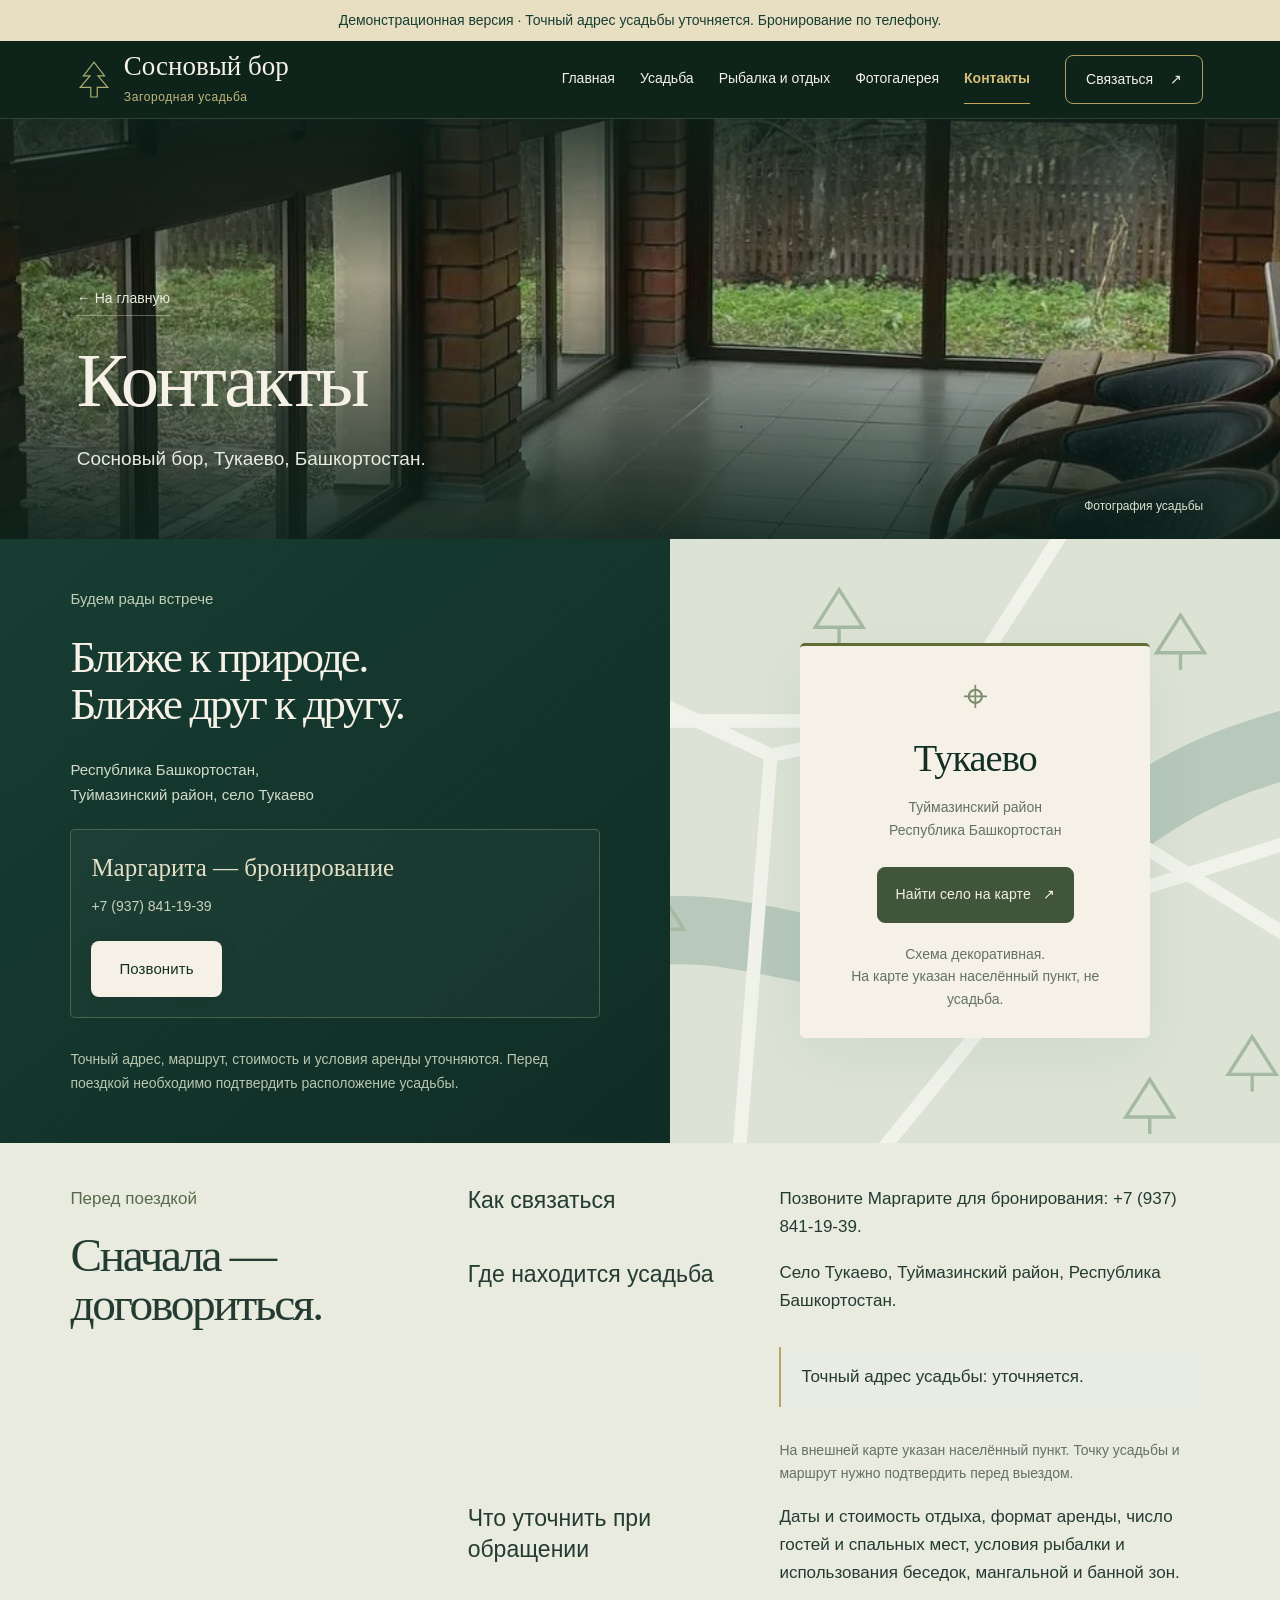
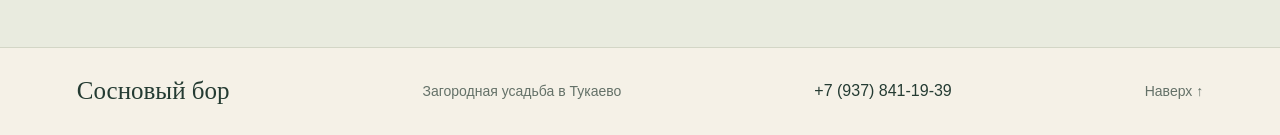
==== commit 61d8c39b: "Добавлен телефон для бронирования" ====
--- a/contacts.html
+++ b/contacts.html
@@ -3,19 +3,20 @@
   <meta charset="utf-8"><meta name="viewport" content="width=device-width, initial-scale=1"><meta name="theme-color" content="#173d32">
   <title>Демонстрационная версия — Контакты и расположение | Сосновый бор</title><meta name="description" content="Усадьба «Сосновый бор» в селе Тукаево, Туймазинский район, Башкортостан. Расположение и информация для планирования поездки.">
   <meta property="og:title" content="Контакты и расположение | Сосновый бор"><meta property="og:description" content="Усадьба «Сосновый бор» в селе Тукаево, Туймазинский район, Башкортостан. Расположение и информация для планирования поездки."><meta property="og:type" content="website"><meta property="og:locale" content="ru_RU">
-  <link rel="icon" type="image/svg+xml" href="assets/favicon.svg"><meta name="robots" content="noindex, nofollow"><link rel="stylesheet" href="styles.css">
+  <link rel="icon" type="image/svg+xml" href="assets/favicon.svg"><link rel="stylesheet" href="styles.css">
   <script src="assets/photos.js" defer></script><script src="app.js" defer></script>
+<meta name="robots" content="noindex, nofollow">
 </head><body class="inner-page contacts-page" id="top">
-<div class="demo-banner" role="note">Демонстрационная версия · Телефон и точный адрес усадьбы не подтверждены. Бронирование через сайт недоступно.</div>
+<div class="demo-banner" role="note">Демонстрационная версия · Точный адрес усадьбы уточняется. Бронирование по телефону.</div>
   <a class="skip-link" href="#main">Перейти к содержимому</a>
   <header class="header">
     <a class="brand" href="index.html" aria-label="Сосновый бор — на главную"><svg class="pine" viewBox="0 0 42 48" fill="none" aria-hidden="true"><path d="M21 2 8 19h8L4 33h13v12h8V33h13L26 19h8L21 2Z" stroke="currentColor" stroke-width="1.5"/></svg><span>Сосновый бор<small>Загородная усадьба</small></span></a>
     <button class="menu-toggle" aria-expanded="false" aria-controls="navigation">Меню <span aria-hidden="true">☰</span></button>
     <nav id="navigation" aria-label="Основная навигация"><a href="index.html">Главная</a><a href="usadba.html">Усадьба</a><a href="otdyh.html">Рыбалка и отдых</a><a href="gallery.html">Фотогалерея</a><a href="contacts.html" aria-current="page">Контакты</a></nav>
-    <a class="header-contact" href="contacts.html#contacts">Связаться <span aria-hidden="true">↗</span></a>
+    <a class="header-contact" href="tel:+79378411939">Связаться <span aria-hidden="true">↗</span></a>
   </header>
   <main id="main"><section class="page-cover cover-contacts" aria-labelledby="page-title"><div class="cover-photo" aria-hidden="true"><img src="assets/images/veranda-960.webp" srcset="assets/images/veranda-480.webp 480w, assets/images/veranda-960.webp 960w" sizes="100vw" width="960" height="1280" alt="" fetchpriority="high"></div><div class="cover-copy"><a class="back-home" href="index.html">← На главную</a><h1 id="page-title">Контакты</h1><p>Сосновый бор, Тукаево, Башкортостан.</p></div><span class="cover-hint">Фотография усадьбы</span></section>
-<section class="contacts" id="contacts" aria-labelledby="contacts-title"><div class="contact-copy"><p class="section-label">Будем рады встрече</p><h2 id="contacts-title">Ближе к природе.<br>Ближе друг к другу.</h2><address>Республика Башкортостан,<br>Туймазинский район, село Тукаево</address><div class="phone-placeholder"><span>Телефон скоро появится</span><p>Контактный номер ещё не добавлен.<br>Звонок станет доступен после его уточнения.</p><button class="button button-light" type="button" disabled>Позвонить — номер уточняется</button></div><p class="small contact-note">Точный адрес, маршрут, стоимость и условия аренды уточняются. Перед поездкой необходимо подтвердить расположение усадьбы.</p></div><div class="location-panel"><svg viewBox="0 0 500 400" aria-hidden="true"><path class="map-water" d="M-30 300C100 180 170 340 300 220S460 190 550 40"/><g class="map-road"><path d="M-20 80 130 150 230 130 520 310M130 150 110 400M230 130 320-10M230 130 310 240 500 180"/><path d="M30 0 70 130 230 130M180 400 310 240"/></g><g class="map-tree"><path d="m65 230-14 22h28ZM65 252v10M370 68l-14 22h28ZM370 90v10M412 315l-14 22h28ZM412 337v10M170 53l-14 22h28ZM170 75v10M352 340l-14 22h28ZM352 362v10"/></g></svg><div class="location-card"><span class="map-pin" aria-hidden="true">⌖</span><h3>Тукаево</h3><p>Туймазинский район<br>Республика Башкортостан</p><a class="button button-outline" href="https://yandex.ru/maps/?text=%D0%A2%D1%83%D0%BA%D0%B0%D0%B5%D0%B2%D0%BE%20%D0%A2%D1%83%D0%B9%D0%BC%D0%B0%D0%B7%D0%B8%D0%BD%D1%81%D0%BA%D0%B8%D0%B9%20%D1%80%D0%B0%D0%B9%D0%BE%D0%BD" target="_blank" rel="noopener noreferrer">Найти село на карте <span aria-hidden="true">↗</span></a><small>Схема декоративная.<br>На карте указан населённый пункт, не усадьба.</small></div></div></section>
-<section class="contact-details section" aria-labelledby="trip-title"><div><p class="section-label">Перед поездкой</p><h2 id="trip-title">Сначала —<br>договориться.</h2></div><div><h3>Как связаться</h3><p>Контактный номер пока не добавлен. После его уточнения здесь появится рабочая кнопка звонка.</p><h3>Где находится усадьба</h3><p>Село Тукаево, Туймазинский район, Республика Башкортостан.</p><p class="address-placeholder">Точный адрес усадьбы: уточняется.</p><p class="small muted">На внешней карте указан населённый пункт. Точку усадьбы и маршрут нужно подтвердить перед выездом.</p><h3>Что уточнить при обращении</h3><p>Даты и стоимость отдыха, формат аренды, число гостей и спальных мест, условия рыбалки и использования беседок, мангальной и банной зон.</p></div></section></main>
-  <footer class="footer"><a href="index.html" class="footer-name">Сосновый бор</a><p>Загородная усадьба в Тукаево</p><a href="#top">Наверх ↑</a></footer>
+<section class="contacts" id="contacts" aria-labelledby="contacts-title"><div class="contact-copy"><p class="section-label">Будем рады встрече</p><h2 id="contacts-title">Ближе к природе.<br>Ближе друг к другу.</h2><address>Республика Башкортостан,<br>Туймазинский район, село Тукаево</address><div class="phone-placeholder"><span>Маргарита — бронирование</span><p><a href="tel:+79378411939">+7 (937) 841-19-39</a></p><a class="button button-light" href="tel:+79378411939">Позвонить</a></div><p class="small contact-note">Точный адрес, маршрут, стоимость и условия аренды уточняются. Перед поездкой необходимо подтвердить расположение усадьбы.</p></div><div class="location-panel"><svg viewBox="0 0 500 400" aria-hidden="true"><path class="map-water" d="M-30 300C100 180 170 340 300 220S460 190 550 40"/><g class="map-road"><path d="M-20 80 130 150 230 130 520 310M130 150 110 400M230 130 320-10M230 130 310 240 500 180"/><path d="M30 0 70 130 230 130M180 400 310 240"/></g><g class="map-tree"><path d="m65 230-14 22h28ZM65 252v10M370 68l-14 22h28ZM370 90v10M412 315l-14 22h28ZM412 337v10M170 53l-14 22h28ZM170 75v10M352 340l-14 22h28ZM352 362v10"/></g></svg><div class="location-card"><span class="map-pin" aria-hidden="true">⌖</span><h3>Тукаево</h3><p>Туймазинский район<br>Республика Башкортостан</p><a class="button button-outline" href="https://yandex.ru/maps/?text=%D0%A2%D1%83%D0%BA%D0%B0%D0%B5%D0%B2%D0%BE%20%D0%A2%D1%83%D0%B9%D0%BC%D0%B0%D0%B7%D0%B8%D0%BD%D1%81%D0%BA%D0%B8%D0%B9%20%D1%80%D0%B0%D0%B9%D0%BE%D0%BD" target="_blank" rel="noopener noreferrer">Найти село на карте <span aria-hidden="true">↗</span></a><small>Схема декоративная.<br>На карте указан населённый пункт, не усадьба.</small></div></div></section>
+<section class="contact-details section" aria-labelledby="trip-title"><div><p class="section-label">Перед поездкой</p><h2 id="trip-title">Сначала —<br>договориться.</h2></div><div><h3>Как связаться</h3><p>Позвоните Маргарите для бронирования: <a href="tel:+79378411939">+7 (937) 841-19-39</a>.</p><h3>Где находится усадьба</h3><p>Село Тукаево, Туймазинский район, Республика Башкортостан.</p><p class="address-placeholder">Точный адрес усадьбы: уточняется.</p><p class="small muted">На внешней карте указан населённый пункт. Точку усадьбы и маршрут нужно подтвердить перед выездом.</p><h3>Что уточнить при обращении</h3><p>Даты и стоимость отдыха, формат аренды, число гостей и спальных мест, условия рыбалки и использования беседок, мангальной и банной зон.</p></div></section></main>
+  <footer class="footer"><a href="index.html" class="footer-name">Сосновый бор</a><p>Загородная усадьба в Тукаево</p><a class="footer-phone" href="tel:+79378411939">+7 (937) 841-19-39</a><a href="#top">Наверх ↑</a></footer>
 </body></html>
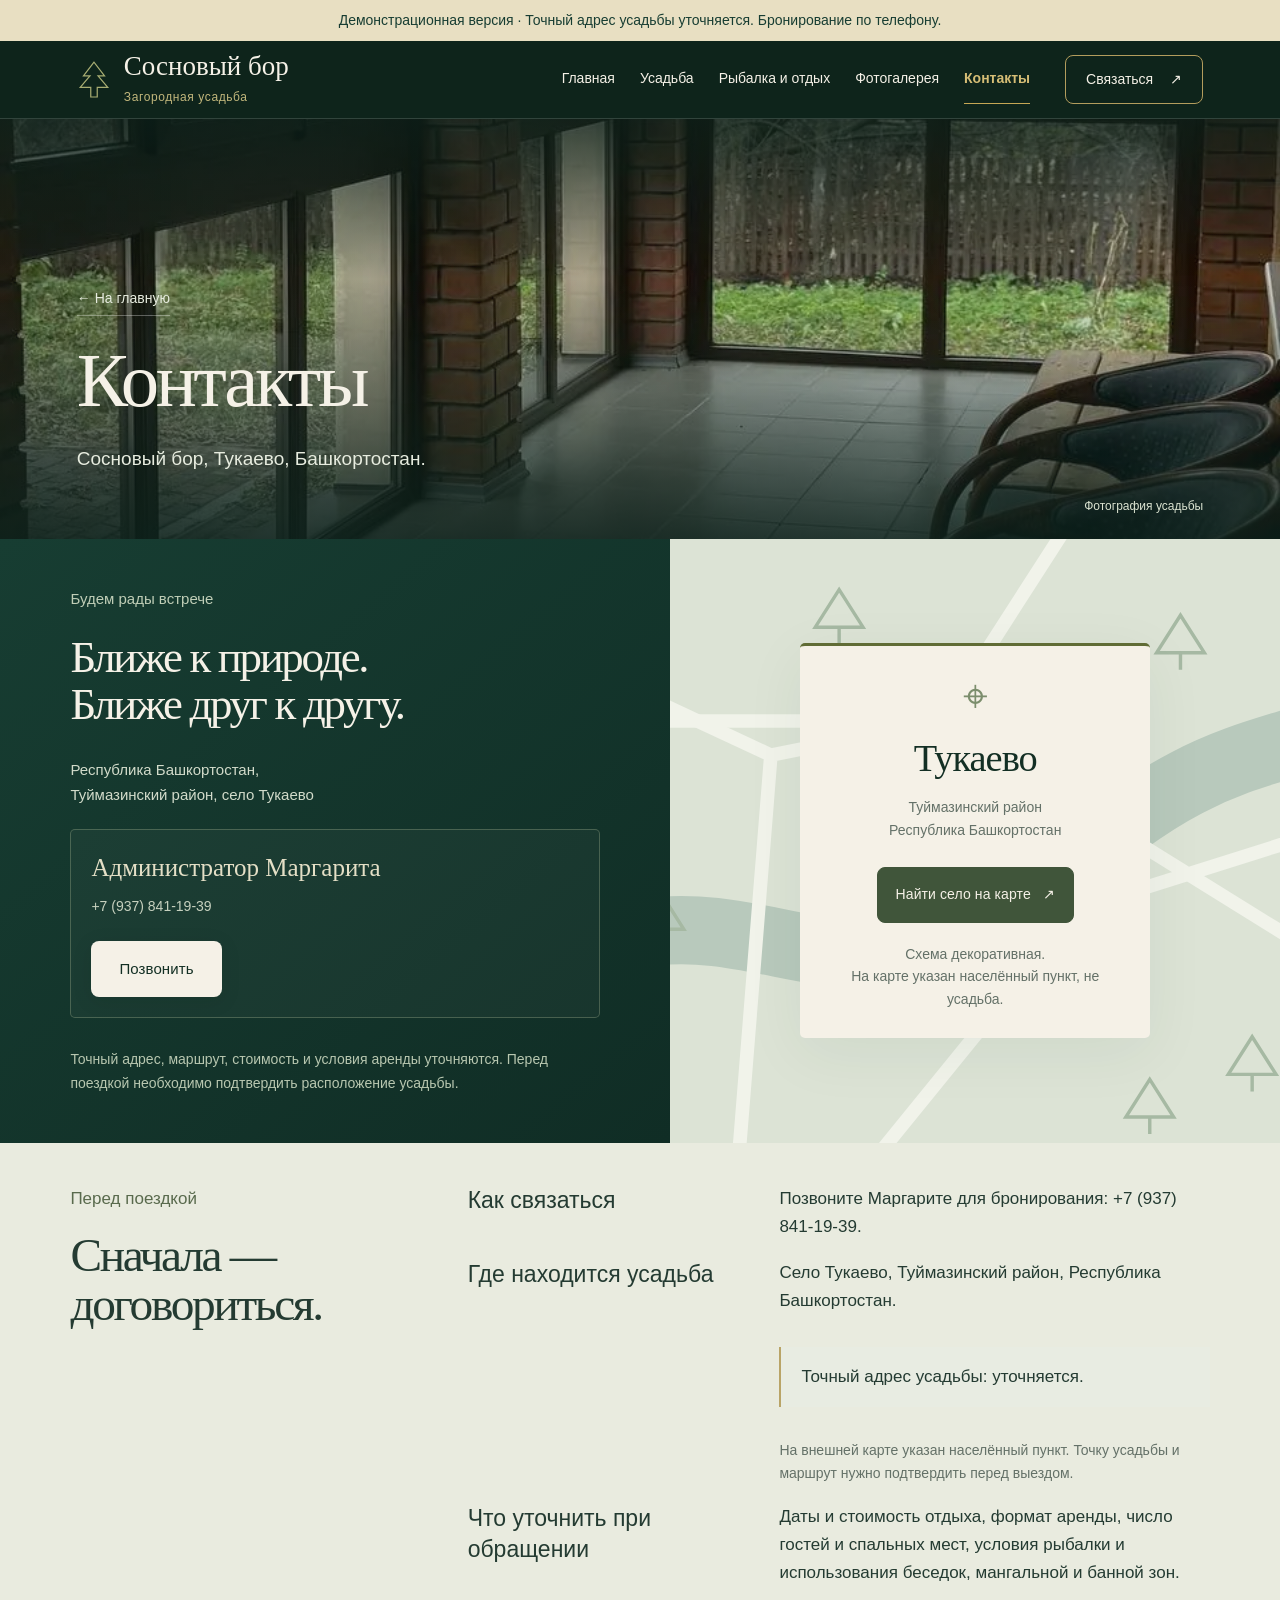
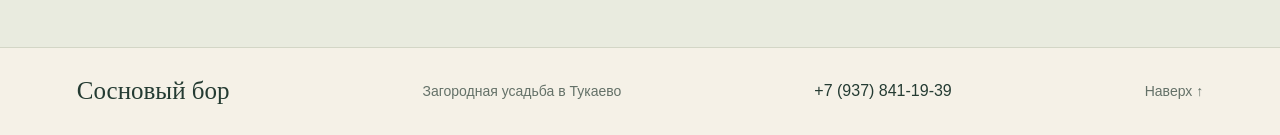
==== commit c81eaec7: "Add files via upload" ====
--- a/contacts.html
+++ b/contacts.html
@@ -16,7 +16,7 @@
     <a class="header-contact" href="tel:+79378411939">Связаться <span aria-hidden="true">↗</span></a>
   </header>
   <main id="main"><section class="page-cover cover-contacts" aria-labelledby="page-title"><div class="cover-photo" aria-hidden="true"><img src="assets/images/veranda-960.webp" srcset="assets/images/veranda-480.webp 480w, assets/images/veranda-960.webp 960w" sizes="100vw" width="960" height="1280" alt="" fetchpriority="high"></div><div class="cover-copy"><a class="back-home" href="index.html">← На главную</a><h1 id="page-title">Контакты</h1><p>Сосновый бор, Тукаево, Башкортостан.</p></div><span class="cover-hint">Фотография усадьбы</span></section>
-<section class="contacts" id="contacts" aria-labelledby="contacts-title"><div class="contact-copy"><p class="section-label">Будем рады встрече</p><h2 id="contacts-title">Ближе к природе.<br>Ближе друг к другу.</h2><address>Республика Башкортостан,<br>Туймазинский район, село Тукаево</address><div class="phone-placeholder"><span>Маргарита — бронирование</span><p><a href="tel:+79378411939">+7 (937) 841-19-39</a></p><a class="button button-light" href="tel:+79378411939">Позвонить</a></div><p class="small contact-note">Точный адрес, маршрут, стоимость и условия аренды уточняются. Перед поездкой необходимо подтвердить расположение усадьбы.</p></div><div class="location-panel"><svg viewBox="0 0 500 400" aria-hidden="true"><path class="map-water" d="M-30 300C100 180 170 340 300 220S460 190 550 40"/><g class="map-road"><path d="M-20 80 130 150 230 130 520 310M130 150 110 400M230 130 320-10M230 130 310 240 500 180"/><path d="M30 0 70 130 230 130M180 400 310 240"/></g><g class="map-tree"><path d="m65 230-14 22h28ZM65 252v10M370 68l-14 22h28ZM370 90v10M412 315l-14 22h28ZM412 337v10M170 53l-14 22h28ZM170 75v10M352 340l-14 22h28ZM352 362v10"/></g></svg><div class="location-card"><span class="map-pin" aria-hidden="true">⌖</span><h3>Тукаево</h3><p>Туймазинский район<br>Республика Башкортостан</p><a class="button button-outline" href="https://yandex.ru/maps/?text=%D0%A2%D1%83%D0%BA%D0%B0%D0%B5%D0%B2%D0%BE%20%D0%A2%D1%83%D0%B9%D0%BC%D0%B0%D0%B7%D0%B8%D0%BD%D1%81%D0%BA%D0%B8%D0%B9%20%D1%80%D0%B0%D0%B9%D0%BE%D0%BD" target="_blank" rel="noopener noreferrer">Найти село на карте <span aria-hidden="true">↗</span></a><small>Схема декоративная.<br>На карте указан населённый пункт, не усадьба.</small></div></div></section>
+<section class="contacts" id="contacts" aria-labelledby="contacts-title"><div class="contact-copy"><p class="section-label">Будем рады встрече</p><h2 id="contacts-title">Ближе к природе.<br>Ближе друг к другу.</h2><address>Республика Башкортостан,<br>Туймазинский район, село Тукаево</address><div class="phone-placeholder"><span>Администратор Маргарита</span><p><a href="tel:+79378411939">+7 (937) 841-19-39</a></p><a class="button button-light" href="tel:+79378411939">Позвонить</a></div><p class="small contact-note">Точный адрес, маршрут, стоимость и условия аренды уточняются. Перед поездкой необходимо подтвердить расположение усадьбы.</p></div><div class="location-panel"><svg viewBox="0 0 500 400" aria-hidden="true"><path class="map-water" d="M-30 300C100 180 170 340 300 220S460 190 550 40"/><g class="map-road"><path d="M-20 80 130 150 230 130 520 310M130 150 110 400M230 130 320-10M230 130 310 240 500 180"/><path d="M30 0 70 130 230 130M180 400 310 240"/></g><g class="map-tree"><path d="m65 230-14 22h28ZM65 252v10M370 68l-14 22h28ZM370 90v10M412 315l-14 22h28ZM412 337v10M170 53l-14 22h28ZM170 75v10M352 340l-14 22h28ZM352 362v10"/></g></svg><div class="location-card"><span class="map-pin" aria-hidden="true">⌖</span><h3>Тукаево</h3><p>Туймазинский район<br>Республика Башкортостан</p><a class="button button-outline" href="https://yandex.ru/maps/?text=%D0%A2%D1%83%D0%BA%D0%B0%D0%B5%D0%B2%D0%BE%20%D0%A2%D1%83%D0%B9%D0%BC%D0%B0%D0%B7%D0%B8%D0%BD%D1%81%D0%BA%D0%B8%D0%B9%20%D1%80%D0%B0%D0%B9%D0%BE%D0%BD" target="_blank" rel="noopener noreferrer">Найти село на карте <span aria-hidden="true">↗</span></a><small>Схема декоративная.<br>На карте указан населённый пункт, не усадьба.</small></div></div></section>
 <section class="contact-details section" aria-labelledby="trip-title"><div><p class="section-label">Перед поездкой</p><h2 id="trip-title">Сначала —<br>договориться.</h2></div><div><h3>Как связаться</h3><p>Позвоните Маргарите для бронирования: <a href="tel:+79378411939">+7 (937) 841-19-39</a>.</p><h3>Где находится усадьба</h3><p>Село Тукаево, Туймазинский район, Республика Башкортостан.</p><p class="address-placeholder">Точный адрес усадьбы: уточняется.</p><p class="small muted">На внешней карте указан населённый пункт. Точку усадьбы и маршрут нужно подтвердить перед выездом.</p><h3>Что уточнить при обращении</h3><p>Даты и стоимость отдыха, формат аренды, число гостей и спальных мест, условия рыбалки и использования беседок, мангальной и банной зон.</p></div></section></main>
   <footer class="footer"><a href="index.html" class="footer-name">Сосновый бор</a><p>Загородная усадьба в Тукаево</p><a class="footer-phone" href="tel:+79378411939">+7 (937) 841-19-39</a><a href="#top">Наверх ↑</a></footer>
 </body></html>
